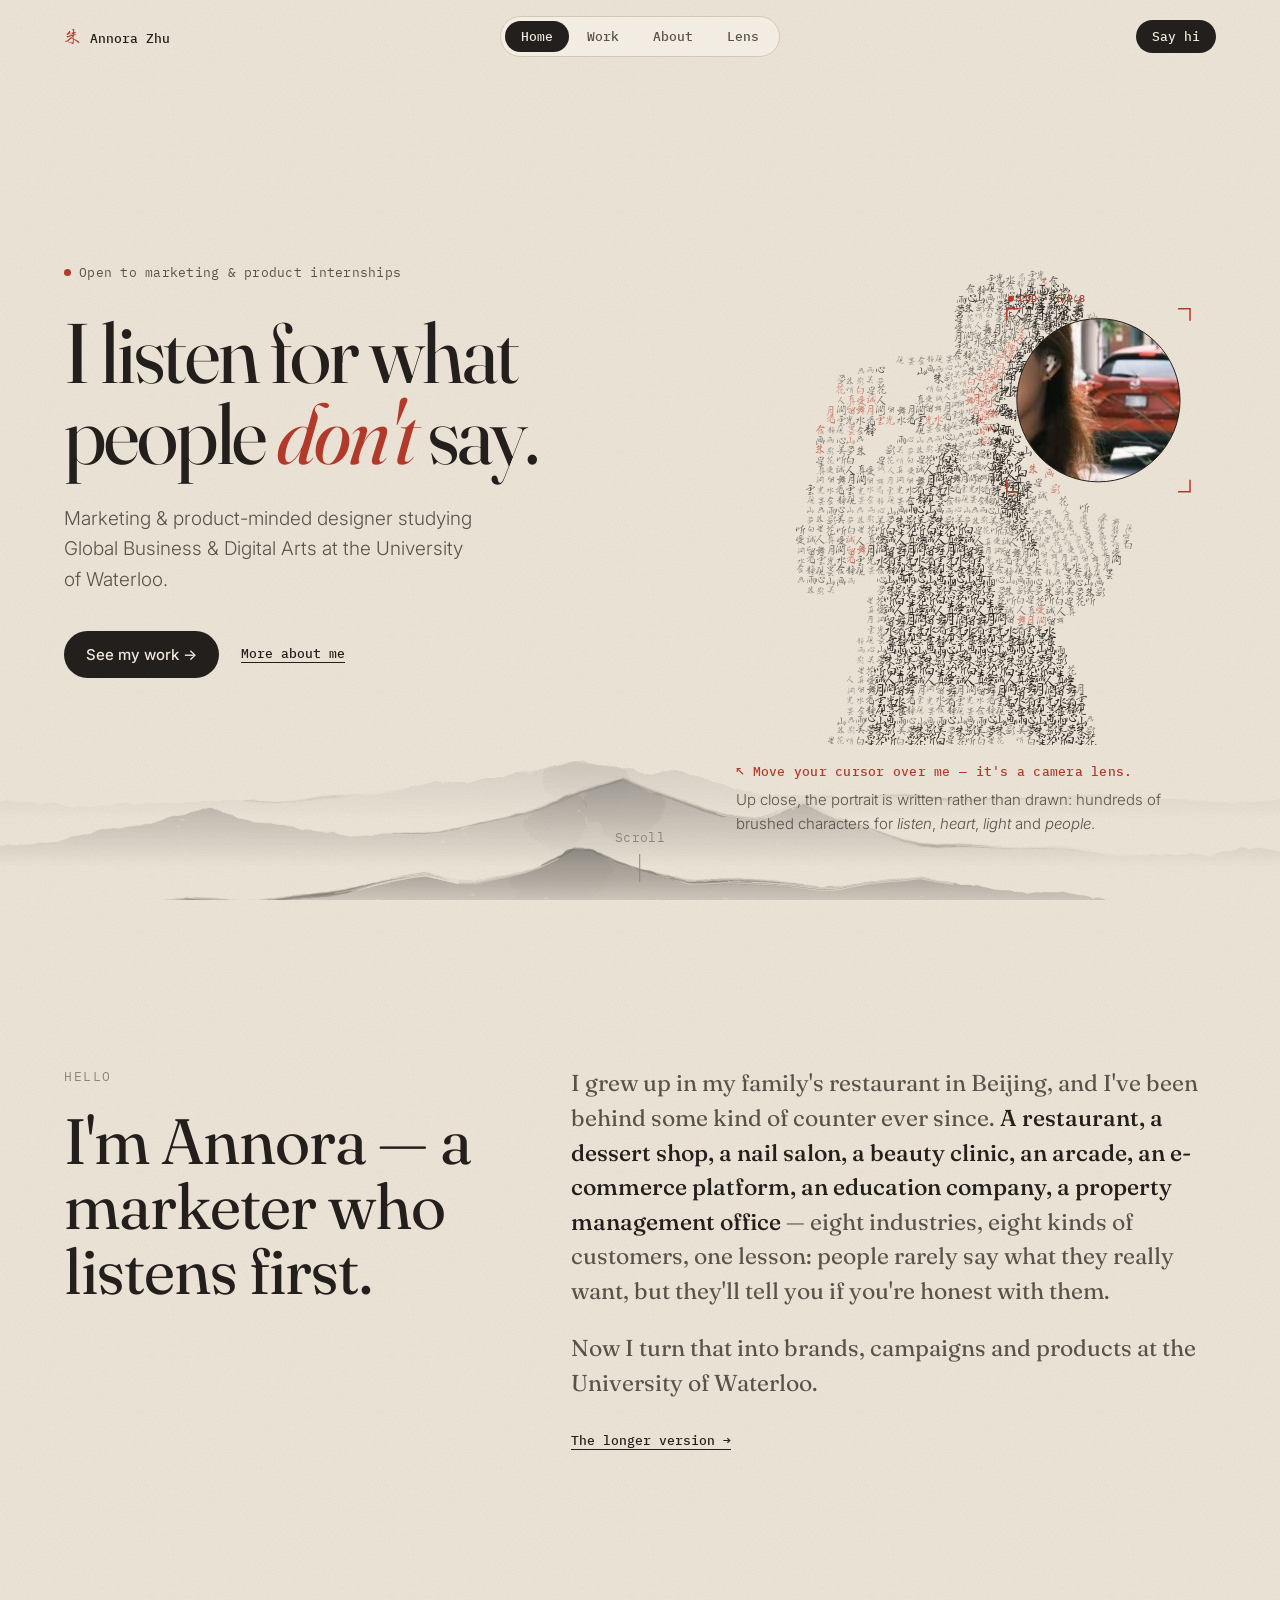
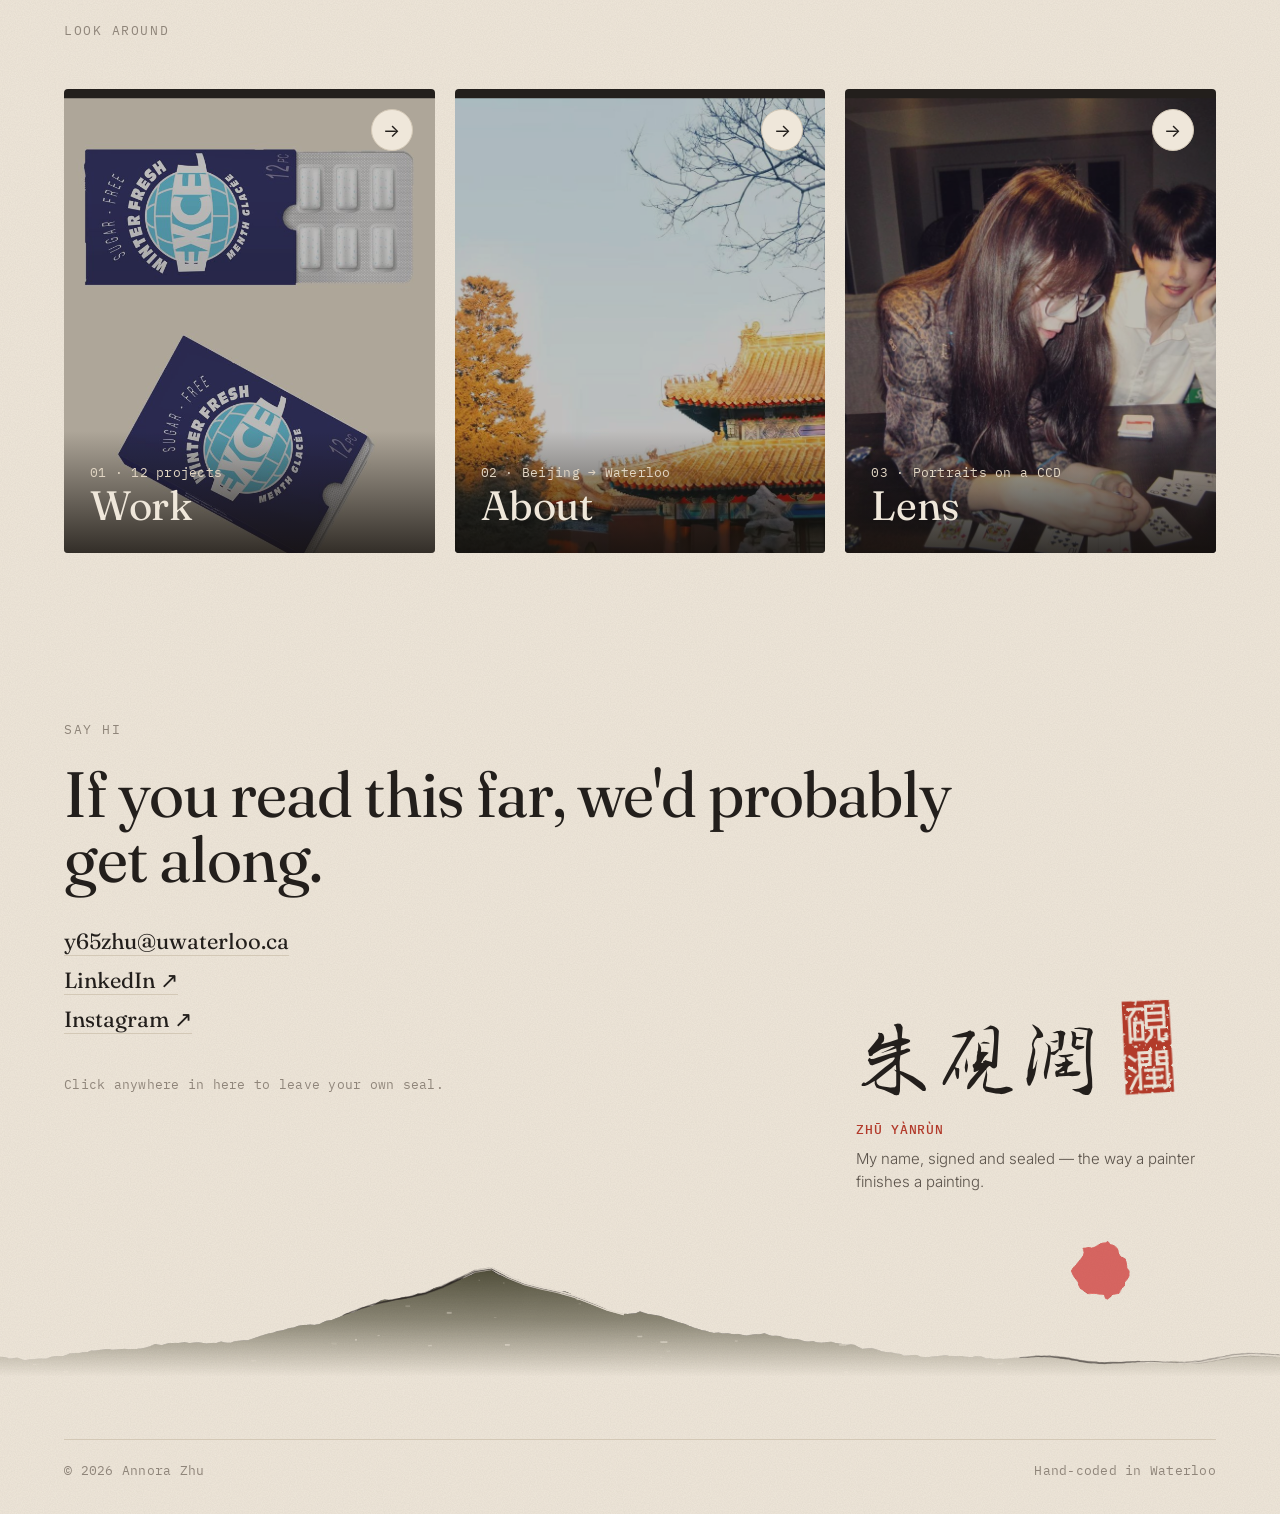
==== index.html @ 553e312d "Desk: drop the karaoke and concert files; concert photo moves into the dance file" ====
<!doctype html>
<html lang="en">
<head>
  <meta charset="utf-8">
  <meta name="viewport" content="width=device-width, initial-scale=1">
  <title>Annora Zhu</title>
  <meta name="description" content="Annora Zhu — marketing & product-minded designer and portrait photographer at the University of Waterloo.">
  <link rel="preconnect" href="https://fonts.googleapis.com">
  <link rel="preconnect" href="https://fonts.gstatic.com" crossorigin>
  <link href="https://fonts.googleapis.com/css2?family=Fraunces:ital,opsz,wght@0,9..144,300..600;1,9..144,300..500&family=IBM+Plex+Mono:wght@400;500&family=Inter:wght@300;400;500&display=swap" rel="stylesheet">
  <link rel="preload" href="danxingshu-subset.woff2" as="font" type="font/woff2" crossorigin>
  <link rel="stylesheet" href="styles.css?v=202611030107">
</head>
<body>

<nav class="nav">
  <a class="brand" href="index.html"><span class="dx">朱</span><span class="name-en">Annora Zhu</span></a>
  <ul class="tabs">
    <li><a href="index.html" aria-current="page">Home</a></li>
    <li><a href="work.html">Work</a></li>
    <li><a href="about.html">About</a></li>
    <li><a href="lens.html">Lens</a></li>
  </ul>
  <a class="btn" href="#hello">Say hi</a>
</nav>

<header class="hero">
  <div class="hero-ink" data-ink="landscape" data-seed="5" data-sun="off" data-parallax aria-hidden="true"></div>
  <div class="hero-copy" data-depth="-12">
    <p class="mono kicker"><span class="dot"></span>Open to marketing &amp; product internships</p>
    <h1>I listen for what people <em>don't</em> say.</h1>
    <p class="hero-note">Marketing &amp; product-minded designer studying Global Business &amp; Digital Arts at the University of Waterloo.</p>
    <div class="hero-cta"><a class="btn-lg" href="work.html">See my work →</a><a class="link" href="about.html">More about me</a></div>
  </div>
  <figure class="portrait" data-depth="18">
    <canvas id="inkPortrait" role="img" aria-label="A portrait of Annora drawn in calligraphy characters. Your cursor acts as a camera lens that reveals the real photo."></canvas>
    <figcaption>
      <span class="mono cue"><span class="cue-mouse">↖ Move your cursor over me — it's a camera lens.</span><span class="cue-touch">Drag a finger over me — it's a camera lens.</span></span>
      <span class="legend">Up close, the portrait is written rather than drawn: hundreds of brushed characters for <em>listen</em>, <em>heart</em>, <em>light</em> and <em>people</em>.</span>
    </figcaption>
  </figure>
  <div class="scroll-cue mono">Scroll</div>
</header>

<section class="intro">
  <div>
    <p class="mono eyebrow">Hello</p>
    <h2 class="reveal">I'm Annora — a marketer who listens first.</h2>
  </div>
  <div class="reveal">
    <p class="lead">I grew up in my family's restaurant in Beijing, and I've been behind some kind of counter ever since. <strong>A restaurant, a dessert shop, a nail salon, a beauty clinic, an arcade, an e-commerce platform, an education company, a property management office</strong> — eight industries, eight kinds of customers, one lesson: people rarely say what they really want, but they'll tell you if you're honest with them.</p>
    <p class="lead">Now I turn that into brands, campaigns and products at the University of Waterloo.</p>
    <a class="link" href="about.html">The longer version →</a>
  </div>
</section>

<section>
  <p class="mono eyebrow">Look around</p>
  <div class="doors">
    <a class="door reveal" href="work.html">
      <img src="excel-gum.jpg" alt="" data-speed="-0.05">
      <span class="arrow">→</span>
      <div class="door-text"><span class="mono">01 · 12 projects</span><h3>Work</h3></div>
    </a>
    <a class="door reveal" href="about.html">
      <img src="beijing.jpg" alt="" data-speed="-0.05">
      <span class="arrow">→</span>
      <div class="door-text"><span class="mono">02 · Beijing → Waterloo</span><h3>About</h3></div>
    </a>
    <a class="door reveal" href="lens.html">
      <img src="lens-poker.jpg" alt="" data-speed="-0.05">
      <span class="arrow">→</span>
      <div class="door-text"><span class="mono">03 · Portraits on a CCD</span><h3>Lens</h3></div>
    </a>
  </div>
</section>

<footer class="footer" id="hello">
  <div class="stamp-zone" id="stampZone">
    <p class="mono eyebrow">Say hi</p>
    <h2>If you read this far, we'd probably get along.</h2>
    <div class="links">
      <a href="mailto:y65zhu@uwaterloo.ca">y65zhu@uwaterloo.ca</a>
      <a href="https://www.linkedin.com/in/annora-zhu-1355352b9">LinkedIn ↗</a>
      <a href="https://www.instagram.com/zz_annora">Instagram ↗</a>
    </div>
    <figure class="signature">
      <div class="sig-row"><span class="sig dx">朱硯潤</span><span class="sig-seal" data-seal="96"></span></div>
      <figcaption><span class="mono sig-roman">ZHŪ YÀNRÙN</span><span class="sig-note">My name, signed and sealed — the way a painter finishes a painting.</span></figcaption>
    </figure>
    <p class="mono stamp-hint" id="stampHint">Click anywhere in here to leave your own seal.</p>
  </div>
  <div class="footer-ink" data-ink="ridge" data-seed="12" aria-hidden="true"></div>
  <div class="fine mono"><span>© 2026 Annora Zhu</span><span>Hand-coded in Waterloo</span></div>
</footer>

<script src="main.js?v=202611030107"></script>
<script src="ink.js?v=202611030107"></script>
</body>
</html>
---- styles.css ----
@font-face {
  font-family: "DanXing";
  src: url("danxingshu-subset.woff2") format("woff2");
  font-display: block;
}

/* smooth cross-page transitions between tabs (Chrome, Safari 18+) */
@view-transition { navigation: auto; }
::view-transition-old(root) { animation: vt-out .28s ease both; }
::view-transition-new(root) { animation: vt-in .42s cubic-bezier(.2,.8,.2,1) both; }
@keyframes vt-out { to { opacity: 0; transform: translateY(-10px); } }
@keyframes vt-in { from { opacity: 0; transform: translateY(14px); } }

:root {
  --paper: #efe7da;
  --paper-2: #e6dccb;
  --paper-3: #f7f2e9;
  --ink: #231f1c;
  --ink-2: #5a524a;
  --ink-3: #8f857a;
  --rule: #d3c8b6;
  --zhu: #b23a2b;
  --display: "Fraunces", "Times New Roman", serif;
  --sans: "Inter", system-ui, sans-serif;
  --mono: "IBM Plex Mono", ui-monospace, monospace;
  --gutter: clamp(16px, 5vw, 72px);
  --ease: cubic-bezier(.2, .8, .2, 1);
}

* { box-sizing: border-box; margin: 0; padding: 0; }
html { scroll-behavior: smooth; }
body {
  background-color: var(--paper);
  background-image: url("data:image/svg+xml,%3Csvg xmlns='http://www.w3.org/2000/svg' width='240' height='240'%3E%3Cfilter id='n'%3E%3CfeTurbulence type='fractalNoise' baseFrequency='.85' numOctaves='3' stitchTiles='stitch'/%3E%3CfeColorMatrix values='0 0 0 0 .14 0 0 0 0 .12 0 0 0 0 .1 0 0 0 .09 0'/%3E%3C/filter%3E%3Crect width='100%25' height='100%25' filter='url(%23n)'/%3E%3C/svg%3E");
  color: var(--ink);
  font: 300 17px/1.65 var(--sans);
  -webkit-font-smoothing: antialiased;
  overflow-x: hidden;
}
body.locked { overflow: hidden; }
img { display: block; max-width: 100%; }
a { color: inherit; text-decoration: none; }
button { font: inherit; color: inherit; background: none; border: 0; cursor: pointer; }
.mono { font-family: var(--mono); font-size: 13px; letter-spacing: .02em; font-weight: 400; }
.dx { font-family: "DanXing", serif; font-weight: 400; }
.red { color: var(--zhu); }
h1 { font: 400 clamp(46px, 6.2vw, 96px)/.96 var(--display); letter-spacing: -.025em; font-variation-settings: "opsz" 144; }
h1 em, h2 em { color: var(--zhu); font-style: italic; }
h2 { font: 400 clamp(36px, 5vw, 68px)/1.02 var(--display); letter-spacing: -.015em; max-width: 14em; }
h3 { font: 400 clamp(30px, 3.2vw, 46px)/1.02 var(--display); letter-spacing: -.01em; }
.eyebrow { color: var(--ink-3); margin-bottom: 20px; text-transform: uppercase; letter-spacing: .12em; }
section { padding: clamp(100px, 13vw, 170px) var(--gutter) 0; position: relative; }
.lead { font: 400 clamp(20px, 1.8vw, 24px)/1.5 var(--display); color: var(--ink-2); max-width: 36em; }
.lead strong { color: var(--ink); font-weight: 500; }

/* ---------- nav: tabs ---------- */
.nav {
  position: fixed; inset: 0 0 auto 0; z-index: 50;
  display: grid; grid-template-columns: 1fr auto 1fr; align-items: center;
  padding: 16px var(--gutter);
  font: 500 13px var(--mono);
  view-transition-name: nav;
}
.nav::before { content: ""; position: absolute; inset: 0; background: color-mix(in srgb, var(--paper) 82%, transparent); backdrop-filter: blur(10px); opacity: 0; transition: opacity .3s; z-index: -1; }
.nav.solid::before { opacity: 1; }
.brand { display: flex; align-items: baseline; gap: 8px; }
.brand .dx { font-size: 18px; color: var(--zhu); }
.tabs { display: flex; gap: 2px; padding: 4px; list-style: none; background: color-mix(in srgb, var(--paper-3) 70%, transparent); border: 1px solid var(--rule); border-radius: 999px; }
.tabs a { display: block; padding: 7px 16px; border-radius: 999px; color: var(--ink-2); transition: color .2s; position: relative; isolation: isolate; }
.tabs a:hover { color: var(--ink); }
.tabs a[aria-current="page"] { color: var(--paper); }
.tabs a[aria-current="page"]::before { content: ""; position: absolute; inset: 0; border-radius: inherit; background: var(--ink); z-index: -1; view-transition-name: tab-pill; }
.btn { justify-self: end; background: var(--ink); color: var(--paper); padding: 8px 16px; border-radius: 999px; transition: background .2s; }
.btn:hover { background: var(--zhu); }

/* ---------- page header (inner pages) ---------- */
.page-head { padding-top: clamp(130px, 16vw, 190px); display: grid; grid-template-columns: 1.2fr 1fr; gap: clamp(28px, 5vw, 72px); align-items: end; }
.page-head h1 { font-size: clamp(52px, 7vw, 108px); }
.page-head p { color: var(--ink-2); max-width: 34em; }

/* ================= HOME ================= */
.hero {
  min-height: 100vh; padding: 100px var(--gutter) 60px;
  display: grid; grid-template-columns: minmax(0, 1.1fr) minmax(0, .9fr); gap: clamp(40px, 6vw, 110px);
  align-items: center; position: relative; overflow: hidden;
}
.hero-copy, .portrait { position: relative; z-index: 1; }
.hero h1 { font-size: clamp(56px, 6.6vw, 112px); }
.hero-ink { position: absolute; left: 0; right: 0; bottom: 0; height: 27%; opacity: .55; pointer-events: none; }
.hero-cta { display: flex; flex-wrap: wrap; align-items: center; gap: 22px; margin-top: 36px; }
.btn-lg { padding: 14px 22px; border-radius: 999px; background: var(--ink); color: var(--paper); font: 500 15px var(--sans); transition: background .2s; }
.btn-lg:hover { background: var(--zhu); }
.kicker { display: flex; align-items: center; gap: 8px; color: var(--ink-2); margin-bottom: 28px; }
.dot { width: 7px; height: 7px; border-radius: 50%; background: var(--zhu); animation: pulse 2.4s infinite; }
@keyframes pulse { 0% { box-shadow: 0 0 0 0 rgba(178,58,43,.5); } 70%, 100% { box-shadow: 0 0 0 8px rgba(178,58,43,0); } }
.portrait { justify-self: end; width: min(100%, calc((100vh - 260px) * .75)); margin: 0; }
.portrait canvas { width: 100%; aspect-ratio: 3/4; display: block; cursor: none; touch-action: pan-y; }
.portrait figcaption { display: flex; flex-direction: column; gap: 6px; margin-top: 16px; }
.cue { color: var(--zhu); font-weight: 500; }
.cue-touch { display: none; }
@media (hover: none) { .cue-mouse { display: none; } .cue-touch { display: inline; } }
.legend { font: 300 15px/1.55 var(--sans); color: var(--ink-2); }
.legend em { font-style: italic; }
.hero-note { max-width: 34ch; margin-top: 30px; font: 300 19px/1.6 var(--sans); color: var(--ink-2); }
.scroll-cue { position: absolute; left: 50%; bottom: 18px; transform: translateX(-50%); color: var(--ink-3); }
.scroll-cue::after { content: ""; display: block; width: 1px; height: 28px; margin: 6px auto 0; background: var(--ink-3); animation: drip 1.8s infinite; transform-origin: top; }
@keyframes drip { 0% { transform: scaleY(0); } 50% { transform: scaleY(1); } 100% { transform: scaleY(1); opacity: 0; } }

.intro { display: grid; grid-template-columns: .8fr 1.2fr; gap: clamp(28px, 6vw, 96px); }
.intro .lead + .lead { margin-top: 1em; }
.intro .link { margin-top: 32px; }

.doors { display: grid; grid-template-columns: repeat(3, 1fr); gap: 20px; margin-top: 48px; }
.door { position: relative; display: block; aspect-ratio: 4/5; overflow: hidden; background: var(--ink); color: var(--paper); border-radius: 4px; }
.door img { position: absolute; inset: -6% 0; width: 100%; height: 112%; object-fit: cover; opacity: .72; transition: transform .8s var(--ease), opacity .4s; }
.door:hover img { transform: scale(1.06); opacity: .5; }
.door .door-text { position: absolute; inset: auto 0 0 0; padding: 26px; background: linear-gradient(transparent, rgba(20,16,12,.8)); }
.door h3 { color: var(--paper); }
.door .mono { color: #e2d6c4; }
.door .arrow { position: absolute; top: 20px; right: 22px; width: 42px; height: 42px; border-radius: 50%; background: var(--paper); color: var(--ink); display: grid; place-items: center; font-size: 18px; transition: transform .4s var(--ease), background .2s; }
.door:hover .arrow { transform: rotate(-45deg); background: var(--zhu); color: #fff; }

/* ================= WORK: fanned deck ================= */
.filters { display: flex; flex-wrap: wrap; gap: 8px; margin-top: 40px; }
.chip { padding: 8px 14px; border: 1px solid var(--rule); border-radius: 999px; font: 500 13px var(--mono); color: var(--ink-2); transition: all .2s; }
.chip:hover { border-color: var(--ink); color: var(--ink); }
.chip[aria-pressed="true"] { background: var(--ink); color: var(--paper); border-color: var(--ink); }
.deck-wrap { padding: 40px var(--gutter) 0; }
.deck { position: relative; height: 560px; --cw: 320px; }
.pcard {
  position: absolute; left: 0; top: 60px; width: var(--cw); height: 440px;
  display: flex; flex-direction: column; text-align: left;
  background: var(--paper-3); border: 1px solid var(--rule); border-radius: 6px;
  box-shadow: -10px 0 30px -18px rgba(35,31,28,.45);
  transform: translate(var(--x, 0px), var(--y, 0px)) rotate(var(--rot, 0deg)) scale(var(--s, 1));
  transform-origin: 50% 120%;
  transition: transform .55s var(--ease), box-shadow .35s, opacity .35s;
}
.pcard.out { opacity: 0; pointer-events: none; }
.pcard.hot { box-shadow: 0 40px 60px -30px rgba(35,31,28,.55); }
.pcard .tab { position: absolute; top: -26px; left: 18px; height: 27px; padding: 0 12px; display: flex; align-items: center; gap: 8px; background: var(--paper-3); border: 1px solid var(--rule); border-bottom: 0; border-radius: 6px 6px 0 0; font: 500 12px var(--mono); color: var(--ink-3); white-space: nowrap; }
.pcard .tab b { color: var(--zhu); font-weight: 500; }
.pcard .cover { flex: 1; margin: 10px 10px 0; overflow: hidden; border-radius: 3px; background: var(--paper-2); position: relative; }
.pcard .cover img { width: 100%; height: 100%; object-fit: cover; transition: transform .8s var(--ease); }
.pcard.hot .cover img { transform: scale(1.05); }
.pcard .cap { padding: 14px 16px 16px; }
.pcard .cap h4 { font: 400 26px/1.1 var(--display); }
.pcard .cap p { font: 400 13px/1.45 var(--mono); color: var(--ink-3); margin-top: 6px; padding-right: 40px; }
.pcard .open { position: absolute; right: 16px; bottom: 18px; width: 34px; height: 34px; border-radius: 50%; background: var(--ink); color: var(--paper); display: grid; place-items: center; opacity: 0; transform: scale(.6); transition: all .35s var(--ease); }
.pcard.hot .open { opacity: 1; transform: none; }
.type-cover { display: grid; place-items: center; height: 100%; background: var(--ink); color: var(--paper); text-align: center; padding: 20px; }
.type-cover span { font: italic 300 44px/1 var(--display); }
.type-cover small { display: block; margin-top: 10px; font: 500 11px var(--mono); color: #f0a08f; }
.deck-hint { color: var(--ink-3); text-align: center; margin-top: 8px; }

/* detail sheet */
.detail { position: fixed; inset: 0; z-index: 80; background: var(--paper); overflow-y: auto; overscroll-behavior: contain; }
.detail[hidden] { display: none; }
.detail.enter { animation: sheet-in .5s var(--ease); }
@keyframes sheet-in { from { transform: translateY(40px); opacity: 0; } }
.d-bar { position: sticky; top: 0; z-index: 2; display: flex; justify-content: space-between; align-items: center; padding: 14px var(--gutter); background: color-mix(in srgb, var(--paper) 88%, transparent); backdrop-filter: blur(10px); border-bottom: 1px solid var(--rule); }
.d-bar .group { display: flex; gap: 8px; align-items: center; }
.round { width: 40px; height: 40px; border-radius: 50%; border: 1px solid var(--rule); display: grid; place-items: center; font-size: 16px; transition: all .2s; }
.round:hover { background: var(--ink); color: var(--paper); border-color: var(--ink); }
.d-hero { padding: 48px var(--gutter) 0; display: grid; grid-template-columns: 1fr 1.1fr; gap: clamp(28px, 5vw, 72px); align-items: start; }
.d-hero h2 { font-size: clamp(44px, 6vw, 88px); }
.d-hero .kick { font: italic 400 24px/1.3 var(--display); color: var(--ink-2); margin: 10px 0 24px; }
.d-hero .body p { color: var(--ink-2); }
.d-hero .body p + p { margin-top: .9em; }
.d-meta { display: grid; grid-template-columns: auto 1fr; gap: 8px 20px; margin-top: 28px; padding-top: 20px; border-top: 1px solid var(--rule); }
.d-meta dt { color: var(--ink-3); }
.d-meta dd { font-size: 14px; }
.d-cover { border-radius: 4px; overflow: hidden; background: var(--paper-2); }
.d-cover img { width: 100%; }
.d-links { display: flex; flex-wrap: wrap; gap: 10px; margin-top: 28px; }
.pill { display: inline-flex; align-items: center; gap: 6px; padding: 10px 16px; border-radius: 999px; background: var(--ink); color: var(--paper); font: 500 13px var(--mono); transition: background .2s; }
.pill:hover { background: var(--zhu); }
.pill.ghost { background: transparent; color: var(--ink); border: 1px solid var(--ink); }
.pill.ghost:hover { background: var(--ink); color: var(--paper); }
.d-gallery { padding: 64px var(--gutter) 96px; columns: 2; column-gap: 20px; }
.d-gallery > * { break-inside: avoid; margin-bottom: 20px; border-radius: 4px; overflow: hidden; background: var(--paper-2); }
.d-gallery img { width: 100%; cursor: zoom-in; transition: transform .6s var(--ease); }
.d-gallery figure:hover img { transform: scale(1.02); }
.d-gallery figcaption { padding: 10px 12px; color: var(--ink-3); }
.d-gallery .embed { position: relative; aspect-ratio: var(--ar, 16/9); }
.d-gallery .embed iframe { position: absolute; inset: 0; width: 100%; height: 100%; border: 0; }
.d-gallery video { width: 100%; display: block; }
.d-gallery audio { width: calc(100% - 32px); margin: 16px; }
.d-gallery .wide { column-span: all; }
.d-stats { display: flex; gap: 40px; margin-top: 28px; }
.d-stats strong { display: block; font: 400 46px/1 var(--display); }
.d-stats span { font-size: 13px; color: var(--ink-3); }

/* ================= ABOUT ================= */
.about-hero { padding-top: clamp(130px, 16vw, 190px); display: grid; grid-template-columns: minmax(260px, .7fr) 1.3fr; gap: clamp(32px, 6vw, 96px); align-items: start; }
.about-photo { position: sticky; top: 100px; }
.about-photo img { width: 100%; border-radius: 4px; }
.about-photo figcaption { margin-top: 10px; color: var(--ink-3); }
.about-text h1 { font-size: clamp(48px, 6vw, 92px); margin-bottom: 36px; }
.about-text .lead + .lead { margin-top: 1em; }
.facts { display: grid; grid-template-columns: repeat(3, 1fr); gap: 1px; margin-top: 44px; background: var(--rule); border: 1px solid var(--rule); }
.facts div { background: var(--paper-3); padding: 18px; }
.facts strong { display: block; font: 400 34px/1 var(--display); }
.facts span { font-size: 13px; color: var(--ink-3); }

/* name cards */
.name { text-align: center; }
.name h2 { margin: 0 auto; }
.chars { display: flex; justify-content: center; gap: clamp(12px, 4vw, 56px); margin-top: 56px; perspective: 1000px; }
.char { width: clamp(140px, 20vw, 240px); aspect-ratio: 3/4; position: relative; transform-style: preserve-3d; transition: transform .8s var(--ease); }
.char:hover, .char.flipped { transform: rotateY(180deg); }
.char .front, .char .back { position: absolute; inset: 0; backface-visibility: hidden; display: flex; flex-direction: column; align-items: center; justify-content: center; gap: 10px; border: 1px solid var(--rule); background: var(--paper-3); border-radius: 4px; overflow: hidden; }
.char .front .dx { font-size: clamp(88px, 13vw, 170px); line-height: 1; }
.char .front .mono { color: var(--ink-3); }
.char .back { transform: rotateY(180deg); padding: clamp(12px, 2vw, 24px); text-align: center; background: var(--ink); color: var(--paper); }
.char .back strong { font: 400 italic clamp(20px, 2.4vw, 30px)/1.05 var(--display); color: #f0a08f; }
.char .back span { font-size: clamp(12px, 1.2vw, 14px); line-height: 1.45; color: #cfc5b6; }

/* origins: a row you swipe, drag or step through — the page keeps scrolling normally */
.origins { padding: 0; margin-top: clamp(100px, 13vw, 170px); }
.origins-head { padding: 0 var(--gutter); margin-bottom: 40px; display: flex; justify-content: space-between; align-items: end; gap: 24px; }
.progress { width: 160px; height: 2px; background: var(--rule); position: relative; flex-shrink: 0; }
.progress i { position: absolute; inset: 0; background: var(--zhu); transform-origin: left; transform: scaleX(0); }
.origins-nav { display: flex; align-items: center; gap: 12px; flex-shrink: 0; }
.origins-nav .progress { margin-right: 10px; }
.arrow { width: 46px; height: 46px; border-radius: 50%; border: 1px solid var(--rule); font: 400 18px var(--sans); color: var(--ink); transition: all .2s; }
.arrow:hover:not(:disabled) { background: var(--ink); color: var(--paper); border-color: var(--ink); }
.arrow:disabled { opacity: .35; cursor: default; }
.track { display: flex; gap: 28px; padding: 0 var(--gutter) 8px; overflow-x: auto; scroll-snap-type: x mandatory; scroll-padding: 0 var(--gutter); scrollbar-width: none; overscroll-behavior-x: contain; cursor: grab; }
.track::-webkit-scrollbar { display: none; }
.track.dragging { cursor: grabbing; scroll-snap-type: none; user-select: none; }
.track .panel { scroll-snap-align: start; }
.panel { flex: 0 0 min(440px, 78vw); min-height: 500px; position: relative; padding: 34px; background: var(--paper-3); border: 1px solid var(--rule); border-radius: 4px; display: flex; flex-direction: column; justify-content: flex-end; overflow: hidden; }
.panel h3 { margin: 10px 0 14px; position: relative; }
.panel p { color: var(--ink-2); font-size: 17px; position: relative; }
.panel-ink { position: relative; flex: 0 0 230px; margin: -34px -34px auto; padding-bottom: 20px; }
.panel .num { color: var(--zhu); position: relative; }
.photo-panel { flex-basis: min(640px, 86vw); }
.photo-panel .ph { position: absolute; inset: 0; overflow: hidden; }
.photo-panel .ph img { width: 100%; height: 100%; object-fit: cover; pointer-events: none; }
.photo-panel .ph::after { content: ""; position: absolute; inset: 0; background: linear-gradient(transparent 30%, rgba(20,16,12,.78)); }
.photo-panel h3 { color: var(--paper); }
.photo-panel p { color: #e8dfd2; }
.photo-panel .num { color: #f0a08f; }

/* eight jobs: hanging name badges */
.jobs-head { display: grid; grid-template-columns: 1fr 1fr; gap: clamp(28px, 5vw, 72px); align-items: end; }
.jobs-head p { color: var(--ink-2); }
.line { position: relative; margin-top: 64px; padding-top: 40px; }
.line::before { content: ""; position: absolute; left: -2%; right: -2%; top: 0; height: 2px; background: var(--ink); border-radius: 2px; transform: rotate(-.4deg); }
.badges { display: grid; grid-template-columns: repeat(8, 1fr); gap: 14px; }
.badge { position: relative; transform-origin: 50% -40px; animation: sway 5s ease-in-out infinite; animation-delay: calc(var(--i) * -.6s); }
.badge::before { content: ""; position: absolute; left: 50%; top: -40px; width: 1.5px; height: 40px; background: var(--ink-3); }
.badge:hover { animation-play-state: paused; }
@keyframes sway { 0%, 100% { rotate: -2.5deg; } 50% { rotate: 2.5deg; } }
.badge-card { background: #fffdf8; border: 1px solid var(--rule); border-radius: 8px; overflow: hidden; box-shadow: 0 16px 24px -18px rgba(35,31,28,.5); text-align: center; transition: transform .4s var(--ease); }
.badge:hover .badge-card { transform: translateY(8px) scale(1.05); }
.badge-top { background: var(--zhu); color: #fff; padding: 8px 4px 6px; font: 500 10px var(--mono); letter-spacing: .1em; }
.badge-top b { display: block; font: italic 400 16px var(--display); letter-spacing: 0; }
.badge-mid { padding: 16px 8px 14px; min-height: 104px; display: flex; flex-direction: column; align-items: center; justify-content: center; gap: 4px; }
.badge-mid strong { font: 400 19px/1.1 var(--display); }
.badge-mid span { font: 400 12px/1.3 var(--mono); color: var(--ink-3); }
.badge-hole { width: 18px; height: 5px; border-radius: 4px; background: var(--paper); border: 1px solid var(--rule); margin: 8px auto 0; }
.hats { display: flex; flex-wrap: wrap; gap: 10px; margin-top: 64px; justify-content: center; }
.hat { padding: 10px 18px; border-radius: 999px; border: 1px solid var(--ink); font: 400 20px var(--display); transition: all .3s var(--ease); }
.hat:hover { background: var(--ink); color: var(--paper); transform: translateY(-3px); }
.trait { margin-top: 72px; display: grid; grid-template-columns: repeat(3, 1fr); gap: 20px; }
.trait div { padding: 28px 0; border-top: 2px solid var(--ink); }
.trait h4 { font: 400 26px/1.15 var(--display); margin-bottom: 10px; }
.trait p { font-size: 15px; color: var(--ink-2); }

/* words */
.notes { display: grid; grid-template-columns: 1fr 1fr; gap: clamp(28px, 5vw, 72px); margin-top: 24px; }
.note { padding: 40px; background: var(--paper-3); border: 1px solid var(--rule); border-radius: 4px; transition: rotate .4s; }
.note:first-child { rotate: -1.2deg; }
.note:last-child { rotate: 1deg; margin-top: 60px; }
.note:hover { rotate: 0deg; }
.note p { font: 400 clamp(22px, 2.3vw, 30px)/1.25 var(--display); }
.note cite { display: block; margin-top: 22px; font-style: normal; color: var(--ink-3); }

/* rug: peel to reveal */
.rug { overflow: clip; }
.rug-stage { position: relative; height: clamp(520px, 52vw, 640px); margin-top: 48px; }
.desk {
  position: absolute; inset: 0; overflow: hidden; border-radius: 4px;
  background-color: #c9a77c;
  background-image:
    repeating-linear-gradient(0deg, rgba(90,60,30,.18) 0 1px, transparent 1px 64px),
    repeating-linear-gradient(90deg, rgba(90,60,30,.10) 0 1px, transparent 1px 220px),
    linear-gradient(#cfae84, #c39f74);
}
.file { position: absolute; left: var(--x); top: var(--y); width: 120px; display: flex; flex-direction: column; align-items: center; gap: 8px; touch-action: none; user-select: none; }
.ico { width: 64px; height: 76px; border-radius: 6px; background: #fff; box-shadow: 0 6px 12px -6px rgba(0,0,0,.4); display: grid; place-items: center; font-size: 26px; color: var(--ink-2); transition: transform .2s; }
.file:hover .ico { transform: translateY(-4px) rotate(-2deg); }
.ico-folder { width: 80px; height: 62px; background: linear-gradient(#7cc0f2, #4d9fe0); border-radius: 4px 10px 6px 6px; position: relative; }
.ico-folder::before { content: ""; position: absolute; left: 0; top: -8px; width: 34px; height: 12px; background: #6ab3ec; border-radius: 4px 4px 0 0; }
.ico-img { background-size: cover; background-position: center; border: 3px solid #fff; }
.ico-sheet { background-color: #fff; background-image: linear-gradient(#2e8b57, #2e8b57), repeating-linear-gradient(0deg, #ddd 0 1px, transparent 1px 10px), repeating-linear-gradient(90deg, #ddd 0 1px, transparent 1px 16px); background-size: 100% 12px, 100% 100%, 100% 100%; background-repeat: no-repeat; }
.ico-ink { font-size: 40px; color: var(--ink); }
.star { color: var(--zhu); background: #fff3ef; }
.fname { font: 500 12px/1.3 var(--sans); color: #fff; text-align: center; text-shadow: 0 1px 3px rgba(0,0,0,.6); word-break: break-word; padding: 2px 6px; border-radius: 4px; }
.file:focus-visible .fname, .file.sel .fname { background: #2f6fd6; text-shadow: none; }
.window { position: absolute; left: 50%; top: 50%; translate: -50% -50%; width: min(420px, 86%); z-index: 20; background: var(--paper-3); border-radius: 10px; overflow: hidden; box-shadow: 0 30px 60px -20px rgba(0,0,0,.5), 0 0 0 1px rgba(0,0,0,.08); animation: pop .25s cubic-bezier(.2,.9,.3,1.2); }
@keyframes pop { from { scale: .85; opacity: 0; } }
.win-bar { display: flex; justify-content: space-between; align-items: center; padding: 10px 14px; background: var(--paper-2); color: var(--ink-2); }
.win-close { font-size: 20px; line-height: 1; width: 24px; height: 24px; border-radius: 50%; }
.win-close:hover { background: var(--zhu); color: #fff; }
.win-imgs { display: grid; grid-template-columns: repeat(var(--n, 1), 1fr); gap: 2px; background: var(--paper-2); }
.win-imgs[hidden] { display: none; }
.win-imgs img { width: 100%; height: 300px; object-fit: cover; object-position: center 35%; cursor: zoom-in; }
.win-imgs.grid img { height: 170px; }
.window p { padding: 20px; font: 400 21px/1.35 var(--display); }
.cover-sheet { position: absolute; inset: 0; z-index: 5; background: radial-gradient(ellipse at 30% 20%, rgba(255,255,255,.5), transparent 60%), var(--paper-3); border: 1px solid var(--rule); border-radius: 4px; display: grid; place-items: center; user-select: none; }
.cover-ink { position: absolute; inset: 0; overflow: hidden; border-radius: 4px; }
.cover-inner { position: absolute; left: 32px; top: 30px; max-width: 380px; }
.cover-title { font: 400 28px/1.1 var(--display); color: var(--ink); }
.cover-text { margin-top: 10px; font: 300 15px/1.55 var(--sans); color: var(--ink-2); }
.cover-hint { position: absolute; right: 26px; bottom: 22px; color: var(--zhu); animation: nudge 1.6s ease-in-out infinite; }
@keyframes nudge { 50% { transform: translate(4px, 4px); } }
.flap-wrap { position: absolute; inset: 0; z-index: 6; pointer-events: none; filter: drop-shadow(-6px -6px 10px rgba(35,31,28,.28)); }
.flap { position: absolute; left: -100%; top: -100%; width: 300%; height: 300%; }
.corner { position: absolute; right: 0; bottom: 0; width: 120px; height: 120px; z-index: 7; cursor: grab; touch-action: none; }
.reset { display: block; margin: 20px auto 0; color: var(--ink-3); border-bottom: 1px solid var(--rule); }
.reset:hover { color: var(--zhu); }
.reset[hidden] { display: none; }

/* ================= LENS ================= */
.hint { color: var(--ink-3); margin-top: 40px; }
.table { position: relative; height: clamp(1260px, 128vw, 1660px); margin-top: 16px; }
.stamp {
  --perf: 7px;
  position: absolute; left: var(--x); top: var(--y); width: var(--w);
  padding: 12px; background: #fbf8f2;
  rotate: var(--r);
  -webkit-mask: linear-gradient(#000 0 0) content-box, radial-gradient(circle var(--perf), #0000 96%, #000) calc(var(--perf) * -1) calc(var(--perf) * -1) / calc(var(--perf) * 2.4) calc(var(--perf) * 2.4) round;
          mask: linear-gradient(#000 0 0) content-box, radial-gradient(circle var(--perf), #0000 96%, #000) calc(var(--perf) * -1) calc(var(--perf) * -1) / calc(var(--perf) * 2.4) calc(var(--perf) * 2.4) round;
  filter: drop-shadow(0 10px 14px rgba(35,31,28,.18));
  cursor: grab; touch-action: none; user-select: none;
  transition: filter .2s, scale .25s var(--ease);
}
.stamp.land { --w: 30%; }
.stamp.port { --w: 19%; }
.stamp:hover { scale: 1.03; }
.stamp.dragging { cursor: grabbing; scale: 1.06; filter: drop-shadow(0 26px 30px rgba(35,31,28,.3)); transition: none; }
.stamp img { width: 100%; pointer-events: none; }
.stamp figcaption { position: absolute; right: 22px; bottom: 18px; color: #ffb35c; font-weight: 500; text-shadow: 0 0 6px rgba(255,140,40,.7); }
.lightbox { position: fixed; inset: 0; z-index: 90; background: rgba(20,16,12,.88); display: grid; place-items: center; padding: 5vh 5vw; cursor: zoom-out; animation: fade .3s ease; }
.lightbox[hidden] { display: none; }
.lightbox img { max-width: 100%; max-height: 90vh; border-radius: 3px; box-shadow: 0 30px 80px rgba(0,0,0,.5); animation: zoom .45s var(--ease); }
@keyframes fade { from { opacity: 0; } }
@keyframes zoom { from { transform: scale(.92); opacity: 0; } }

/* ---------- footer ---------- */
.footer { padding: clamp(100px, 13vw, 170px) var(--gutter) 32px; }
.stamp-zone { position: relative; min-height: 56vh; cursor: crosshair; }
.links { display: flex; flex-direction: column; gap: 10px; margin-top: 36px; font: 400 22px var(--display); }
.links a { width: fit-content; border-bottom: 1px solid var(--rule); cursor: pointer; }
.links a:hover { color: var(--zhu); border-color: var(--zhu); }
.signature { position: absolute; right: 0; bottom: 30px; margin: 0; }
.sig-row { display: flex; align-items: flex-end; gap: 20px; }
.sig { font-size: clamp(64px, 6.4vw, 92px); line-height: 1; white-space: nowrap; }
.sig-seal { display: block; rotate: -3deg; margin-bottom: 6px; }
.signature figcaption { margin-top: 18px; max-width: 360px; display: flex; flex-direction: column; gap: 6px; }
.sig-roman { color: var(--zhu); font-weight: 500; letter-spacing: .06em; }
.sig-note { font: 300 15px/1.55 var(--sans); color: var(--ink-2); }
.seal-mark { display: block; }
.footer-ink { height: 170px; margin: -10px calc(var(--gutter) * -1) 0; pointer-events: none; }
.stamp-hint { color: var(--ink-3); margin-top: 40px; }
.dropped { position: absolute; translate: -50% -50%; animation: thunk .35s cubic-bezier(.2,.9,.3,1.4) both; pointer-events: none; }
@keyframes thunk { from { scale: 1.8; opacity: 0; } }
.fine { display: flex; justify-content: space-between; margin-top: 56px; padding-top: 20px; border-top: 1px solid var(--rule); color: var(--ink-3); }
.link { display: inline-block; font: 500 13px var(--mono); border-bottom: 1px solid currentColor; }
.link:hover { color: var(--zhu); }

/* ---------- reveal ---------- */
.reveal { opacity: 0; transform: translateY(24px); transition: opacity 1s ease, transform 1s var(--ease); }
.reveal.in { opacity: 1; transform: none; }

@media (prefers-reduced-motion: reduce) {
  html { scroll-behavior: auto; }
  .reveal { opacity: 1; transform: none; transition: none; }
  .dot, .scroll-cue::after, .cover-hint, .badge { animation: none; }
  ::view-transition-old(root), ::view-transition-new(root) { animation: none; }
}

/* ---------- tablet & phone ---------- */
@media (max-width: 1100px) {
  .badges { grid-template-columns: repeat(4, 1fr); row-gap: 72px; }
}
@media (max-width: 900px) {
  .nav { grid-template-columns: auto 1fr; gap: 12px; }
  .nav .btn { display: none; }
  .tabs { justify-self: end; }
  .tabs a { padding: 7px 11px; }
  .brand .name-en { display: none; }
  .hero { grid-template-columns: 1fr; padding-top: 110px; gap: 44px; align-content: start; min-height: 0; }
  .hero h1 { font-size: 50px; }
  .hero-note { font-size: 17px; }
  .hero-ink { height: 18%; }
  .portrait { max-width: 440px; width: 100%; justify-self: center; }
  .scroll-cue { display: none; }
  .intro, .page-head, .about-hero, .jobs-head, .notes, .d-hero { grid-template-columns: 1fr; }
  .about-photo { position: static; max-width: 360px; }
  .doors { grid-template-columns: 1fr; }
  .door { aspect-ratio: 16/10; }
  .track { gap: 16px; }
  .track .panel { flex-basis: 84vw; min-height: 440px; }
  .origins-nav .progress, .arrow { display: none; }
  .trait { grid-template-columns: 1fr; }
  .note:last-child { margin-top: 0; }
  .deck { height: auto; display: flex; gap: 14px; overflow-x: auto; scroll-snap-type: x mandatory; padding: 34px 0 20px; }
  .pcard { position: relative; top: 0; flex: 0 0 78vw; height: 440px; transform: none !important; scroll-snap-align: center; scroll-snap-stop: always; }
  .pcard.out { display: none; }
  .pcard .open { opacity: 1; transform: none; }
  .d-gallery { columns: 1; }
  .table { height: auto; display: grid; grid-template-columns: 1fr 1fr; gap: 18px; }
  .stamp { position: relative; left: auto; top: auto; width: auto; translate: none !important; }
  .stamp.land { grid-column: span 2; }
  .rug-stage { height: 620px; }
  .file { width: 96px; }
  .signature { position: static; margin-top: 56px; }
  .sig { font-size: 60px; }
  .footer-ink { height: 110px; }
}
@media (max-width: 520px) {
  .tabs a { padding: 6px 8px; font-size: 13px; }
  .badges { grid-template-columns: repeat(2, 1fr); }
  .facts { grid-template-columns: 1fr; }
}
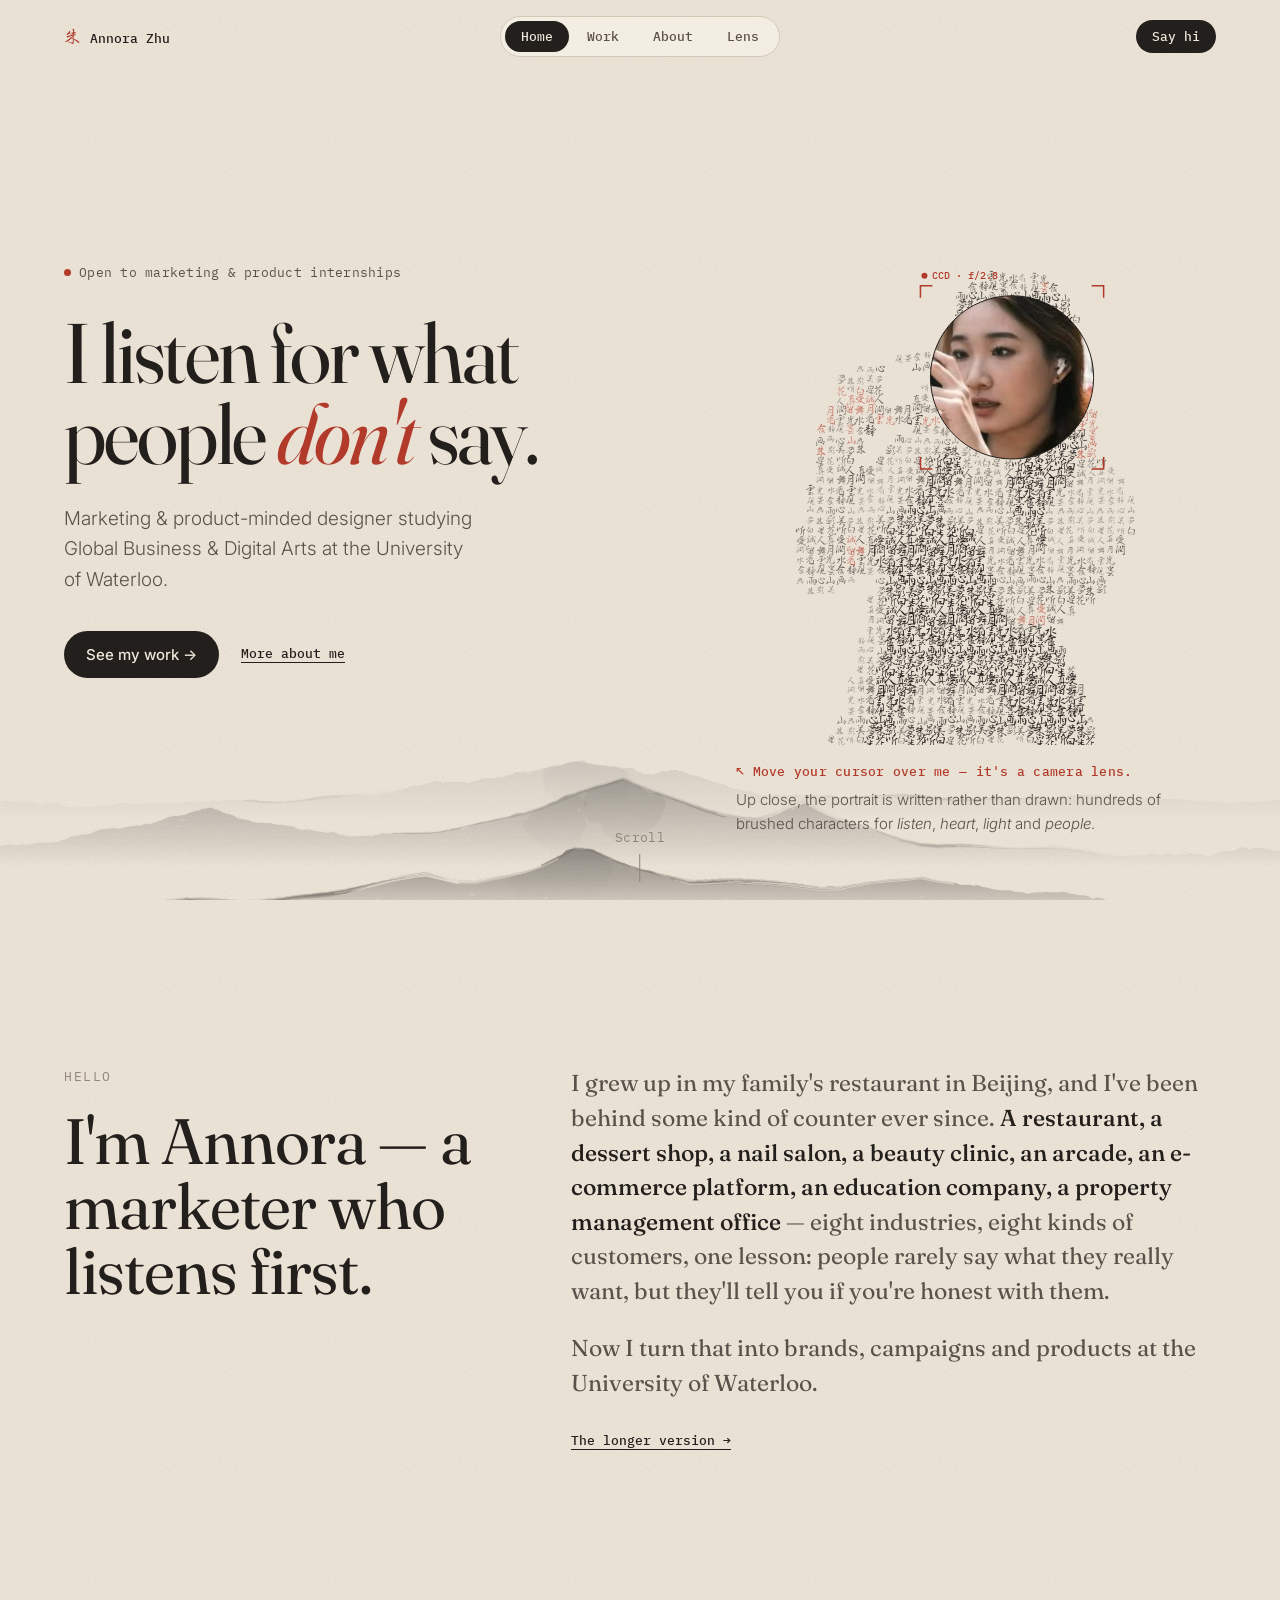
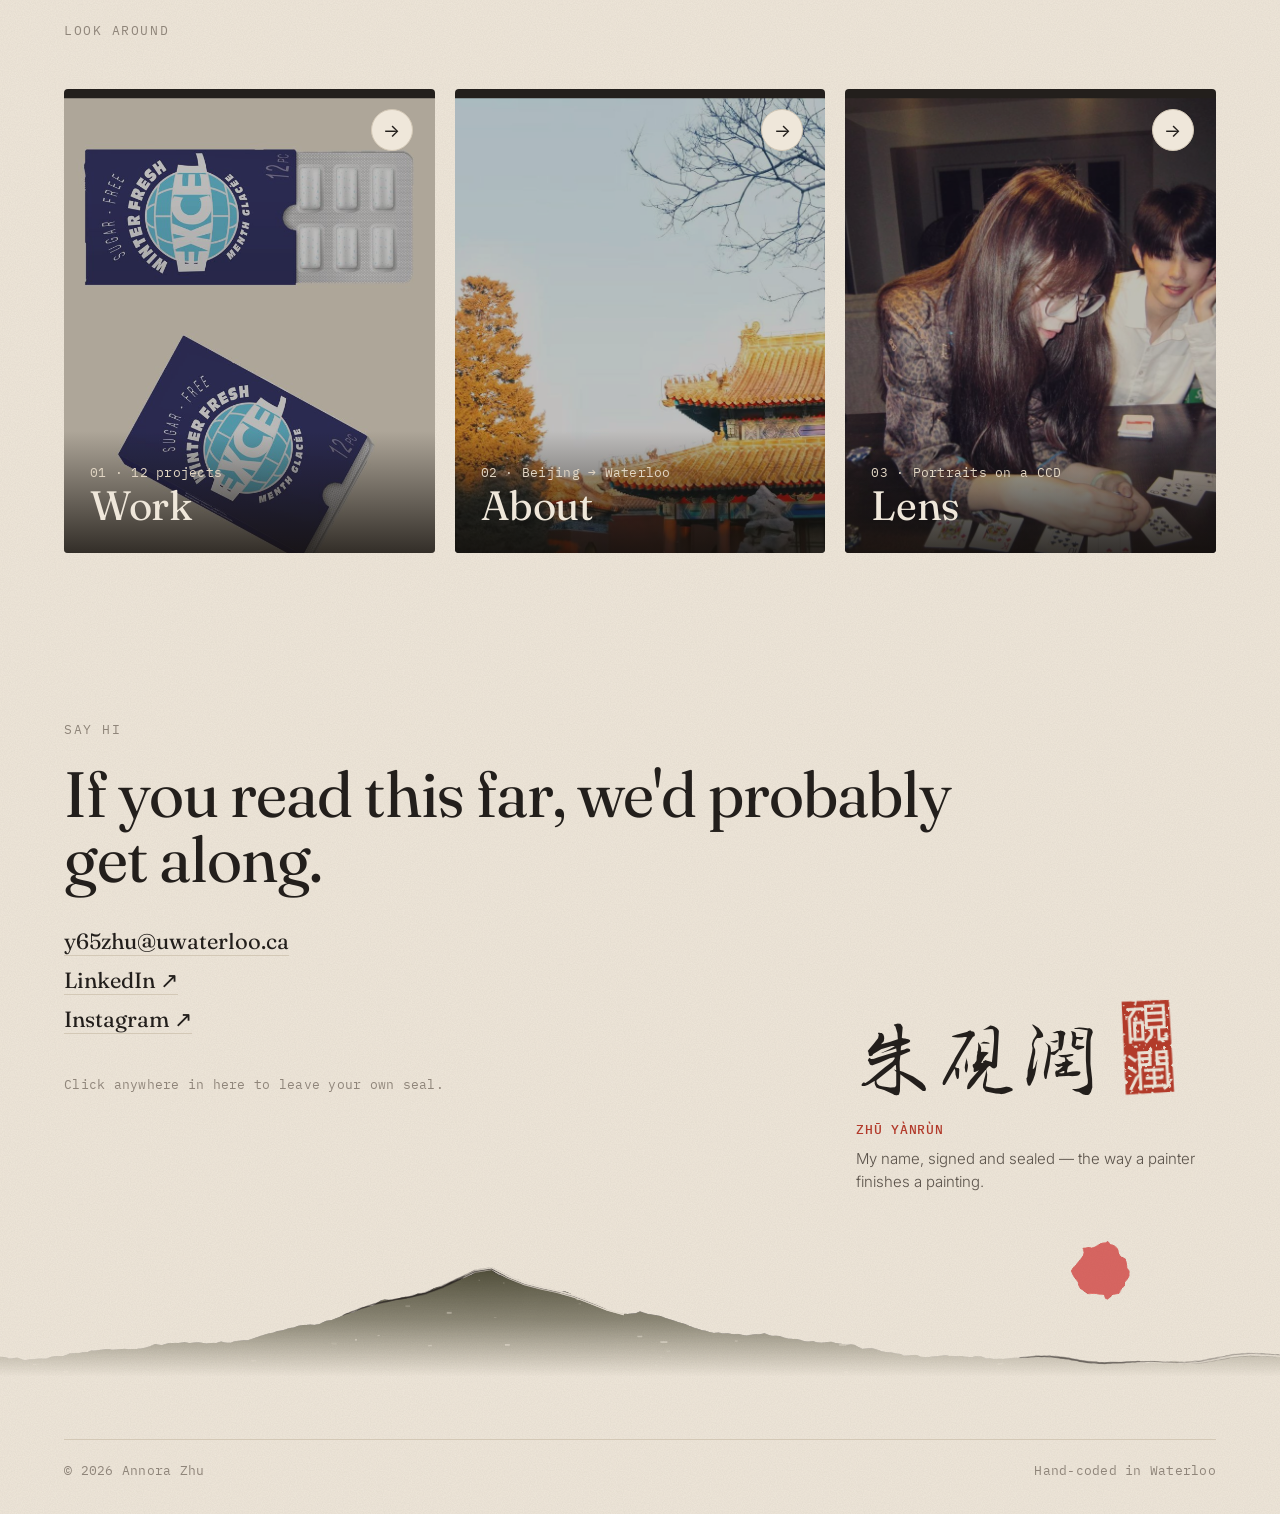
==== commit ece1944f: "Desk: ink-practice file opens to a calligraphy photo" ====
--- a/index.html
+++ b/index.html
@@ -9,7 +9,7 @@
   <link rel="preconnect" href="https://fonts.gstatic.com" crossorigin>
   <link href="https://fonts.googleapis.com/css2?family=Fraunces:ital,opsz,wght@0,9..144,300..600;1,9..144,300..500&family=IBM+Plex+Mono:wght@400;500&family=Inter:wght@300;400;500&display=swap" rel="stylesheet">
   <link rel="preload" href="danxingshu-subset.woff2" as="font" type="font/woff2" crossorigin>
-  <link rel="stylesheet" href="styles.css?v=202611030107">
+  <link rel="stylesheet" href="styles.css?v=202611030109">
 </head>
 <body>
 
@@ -94,7 +94,7 @@
   <div class="fine mono"><span>© 2026 Annora Zhu</span><span>Hand-coded in Waterloo</span></div>
 </footer>
 
-<script src="main.js?v=202611030107"></script>
-<script src="ink.js?v=202611030107"></script>
+<script src="main.js?v=202611030109"></script>
+<script src="ink.js?v=202611030109"></script>
 </body>
 </html>
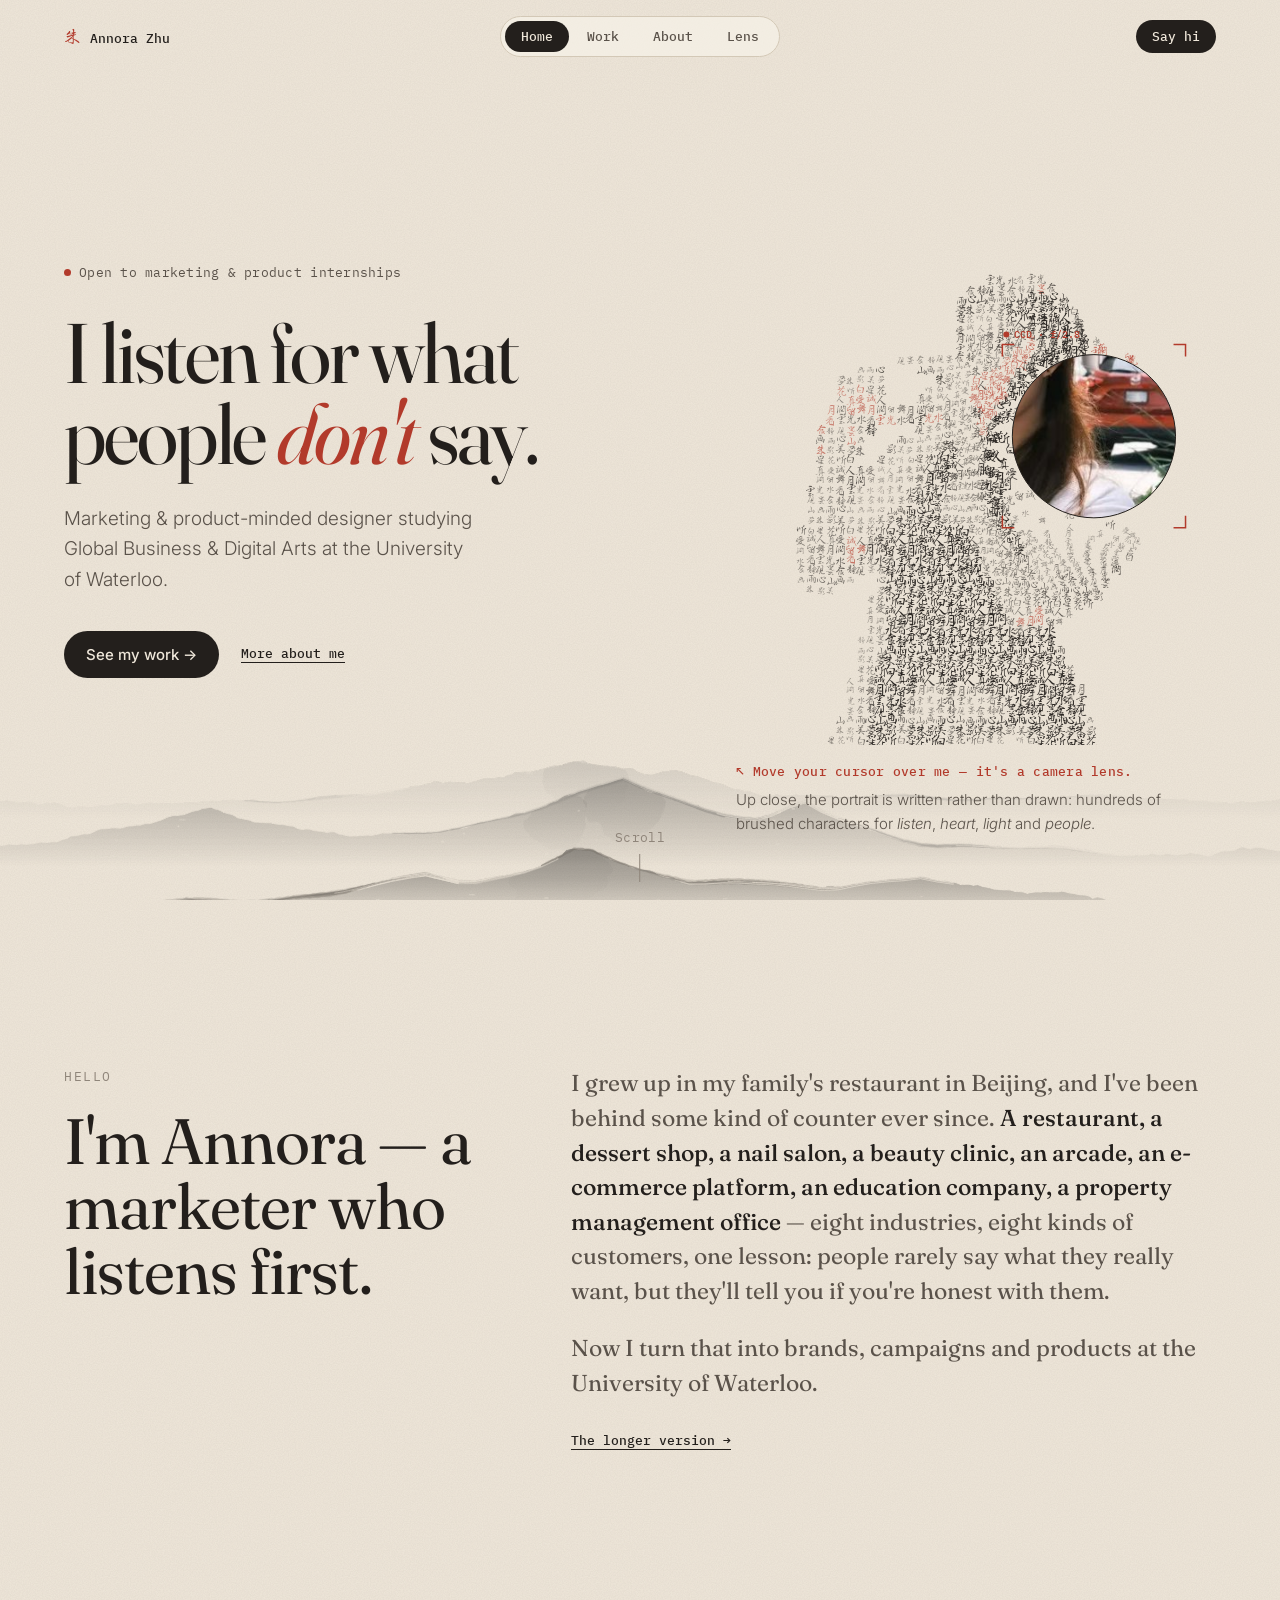
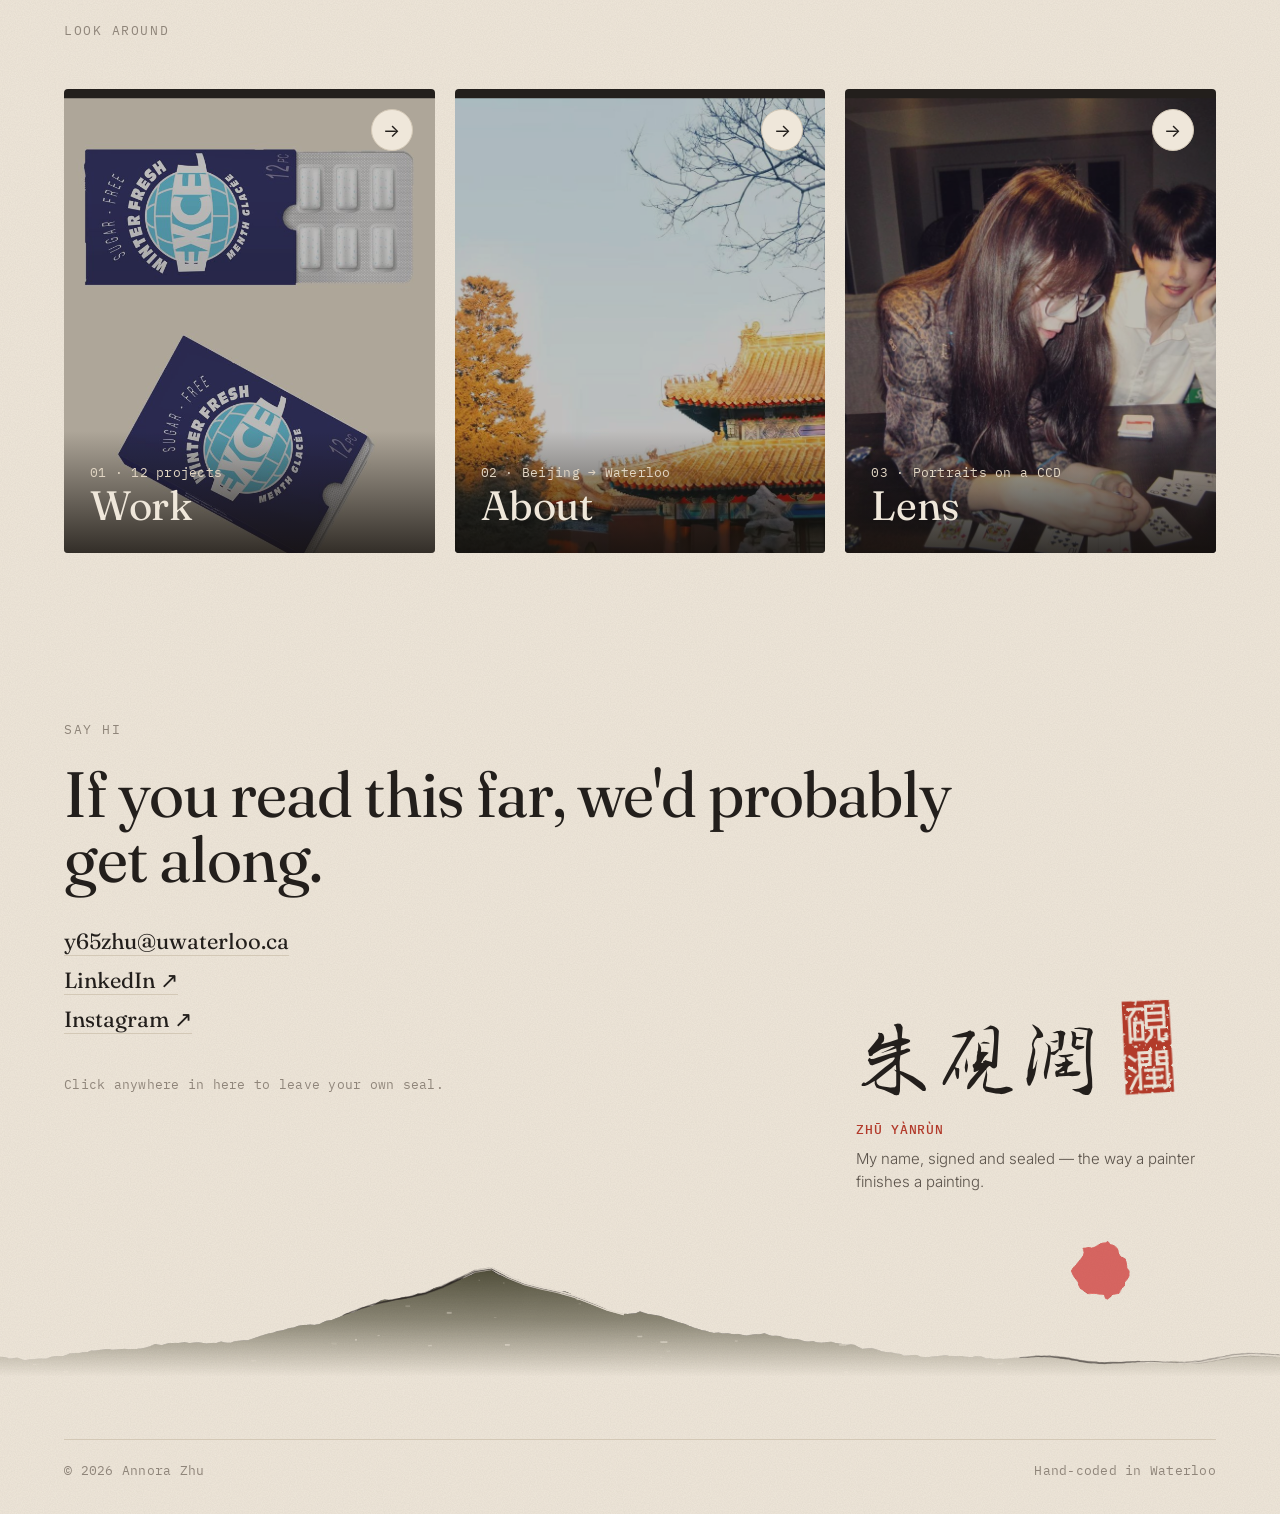
==== commit 35cbe992: "Desk: frame the gym and rabbit photos on their subjects" ====
--- a/index.html
+++ b/index.html
@@ -9,7 +9,7 @@
   <link rel="preconnect" href="https://fonts.gstatic.com" crossorigin>
   <link href="https://fonts.googleapis.com/css2?family=Fraunces:ital,opsz,wght@0,9..144,300..600;1,9..144,300..500&family=IBM+Plex+Mono:wght@400;500&family=Inter:wght@300;400;500&display=swap" rel="stylesheet">
   <link rel="preload" href="danxingshu-subset.woff2" as="font" type="font/woff2" crossorigin>
-  <link rel="stylesheet" href="styles.css?v=202611030109">
+  <link rel="stylesheet" href="styles.css?v=202611030111">
 </head>
 <body>
 
@@ -94,7 +94,7 @@
   <div class="fine mono"><span>© 2026 Annora Zhu</span><span>Hand-coded in Waterloo</span></div>
 </footer>
 
-<script src="main.js?v=202611030109"></script>
-<script src="ink.js?v=202611030109"></script>
+<script src="main.js?v=202611030111"></script>
+<script src="ink.js?v=202611030111"></script>
 </body>
 </html>
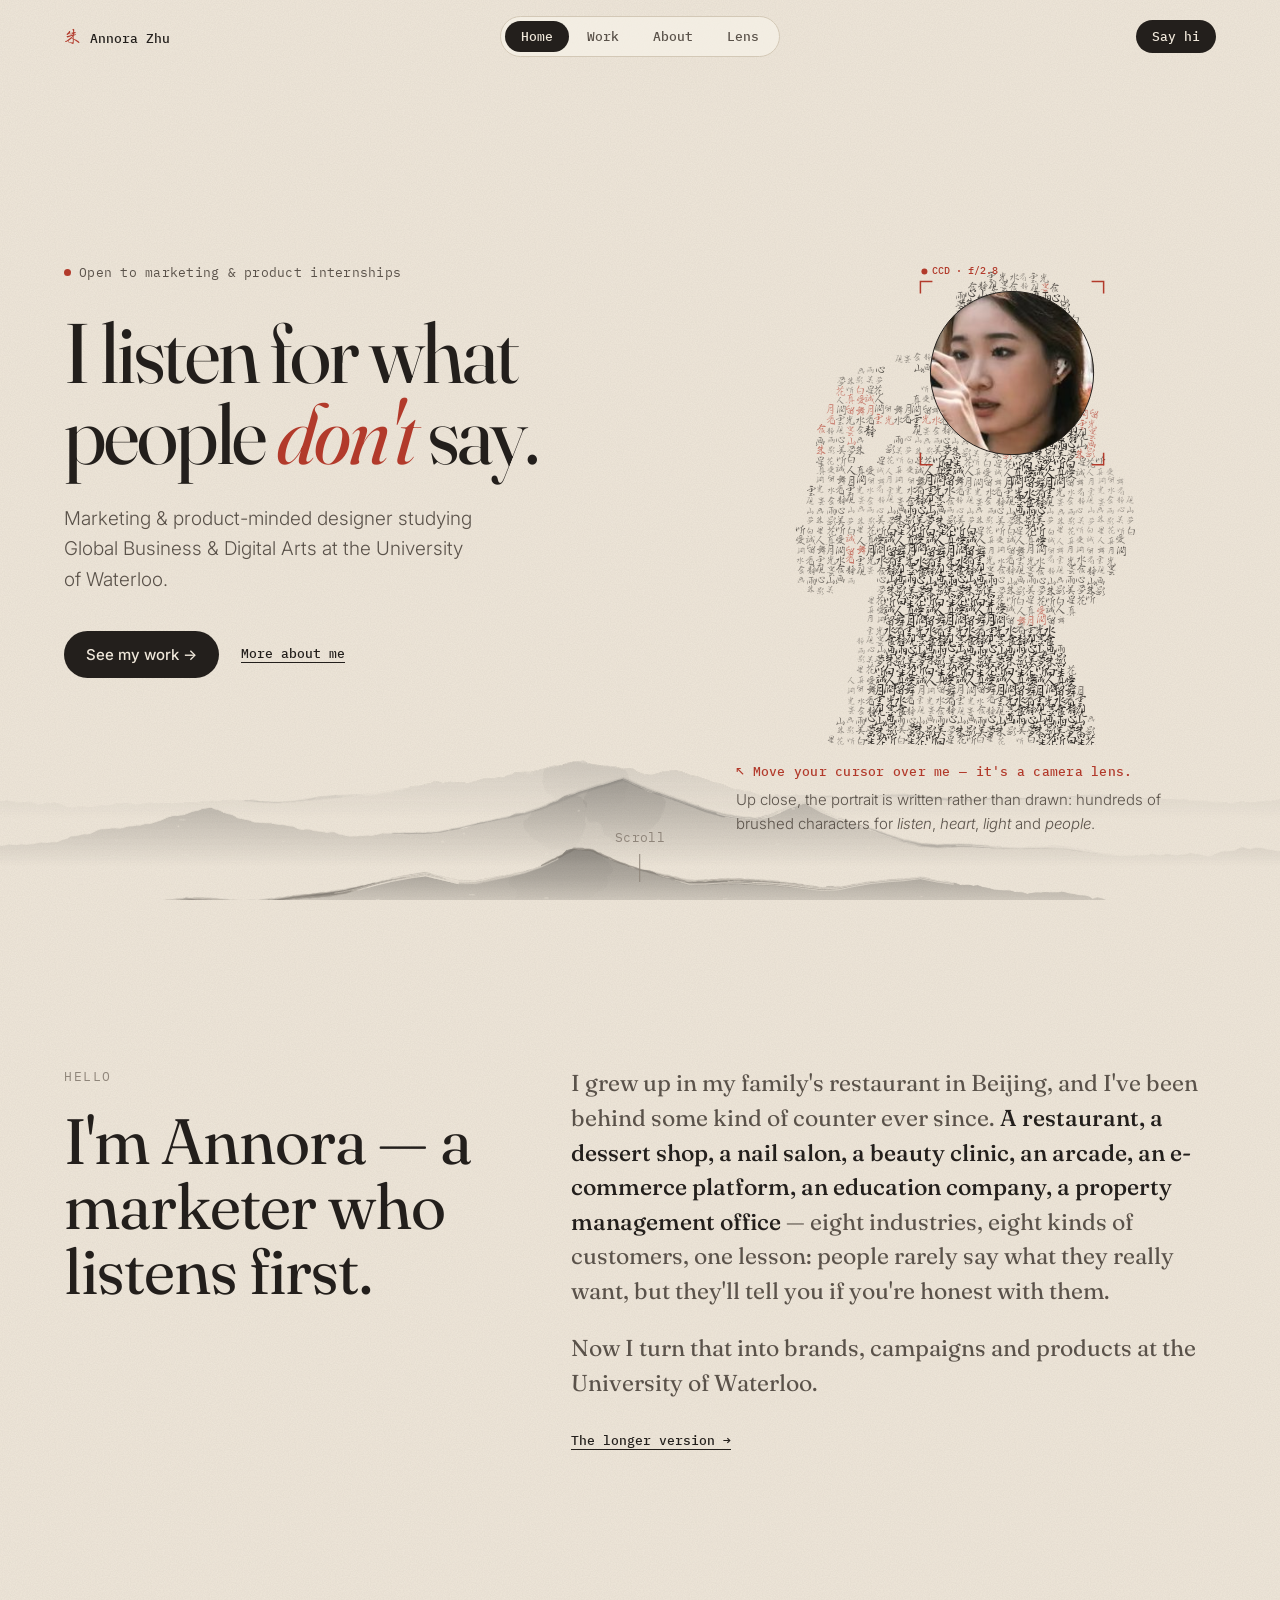
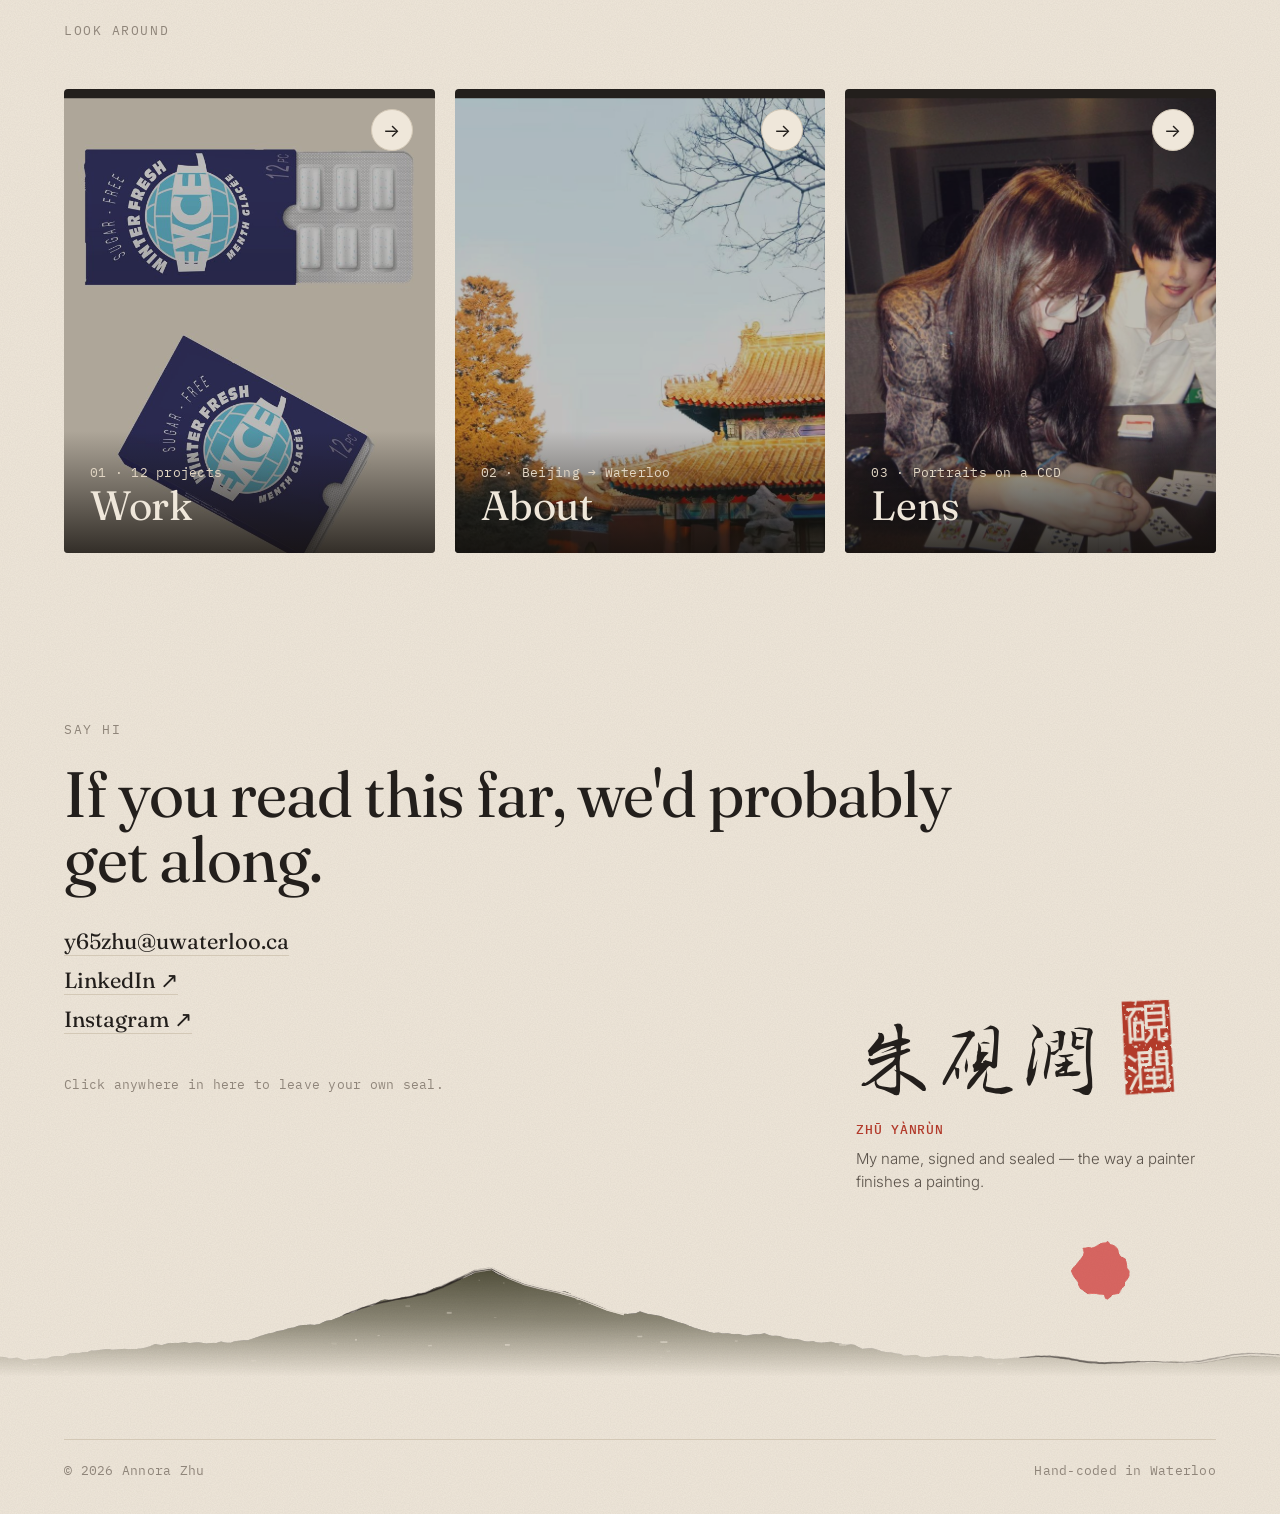
==== commit a9160b3e: "Mobile: name cards fit their meaning; Lens photos scroll the page on touch" ====
--- a/index.html
+++ b/index.html
@@ -9,7 +9,7 @@
   <link rel="preconnect" href="https://fonts.gstatic.com" crossorigin>
   <link href="https://fonts.googleapis.com/css2?family=Fraunces:ital,opsz,wght@0,9..144,300..600;1,9..144,300..500&family=IBM+Plex+Mono:wght@400;500&family=Inter:wght@300;400;500&display=swap" rel="stylesheet">
   <link rel="preload" href="danxingshu-subset.woff2" as="font" type="font/woff2" crossorigin>
-  <link rel="stylesheet" href="styles.css?v=202611030111">
+  <link rel="stylesheet" href="styles.css?v=202611030114">
 </head>
 <body>
 
@@ -94,7 +94,7 @@
   <div class="fine mono"><span>© 2026 Annora Zhu</span><span>Hand-coded in Waterloo</span></div>
 </footer>
 
-<script src="main.js?v=202611030111"></script>
-<script src="ink.js?v=202611030111"></script>
+<script src="main.js?v=202611030114"></script>
+<script src="ink.js?v=202611030114"></script>
 </body>
 </html>
--- a/styles.css
+++ b/styles.css
@@ -414,7 +414,7 @@
   .pcard .open { opacity: 1; transform: none; }
   .d-gallery { columns: 1; }
   .table { height: auto; display: grid; grid-template-columns: 1fr 1fr; gap: 18px; }
-  .stamp { position: relative; left: auto; top: auto; width: auto; translate: none !important; }
+  .stamp { position: relative; left: auto; top: auto; width: auto; translate: none !important; touch-action: auto; cursor: zoom-in; }
   .stamp.land { grid-column: span 2; }
   .rug-stage { height: 620px; }
   .file { width: 96px; }
@@ -423,6 +423,12 @@
   .footer-ink { height: 110px; }
 }
 @media (max-width: 520px) {
+  /* name cards: taller and tighter on the back so the meaning fits */
+  .chars { gap: 10px; }
+  .char { width: calc((100vw - 2 * var(--gutter) - 20px) / 3); aspect-ratio: 3/5; }
+  .char .back { padding: 10px 8px; gap: 6px; justify-content: flex-start; padding-top: 16px; }
+  .char .back strong { font-size: 18px; }
+  .char .back span { font-size: 12px; line-height: 1.4; }
   .tabs a { padding: 6px 8px; font-size: 13px; }
   .badges { grid-template-columns: repeat(2, 1fr); }
   .facts { grid-template-columns: 1fr; }
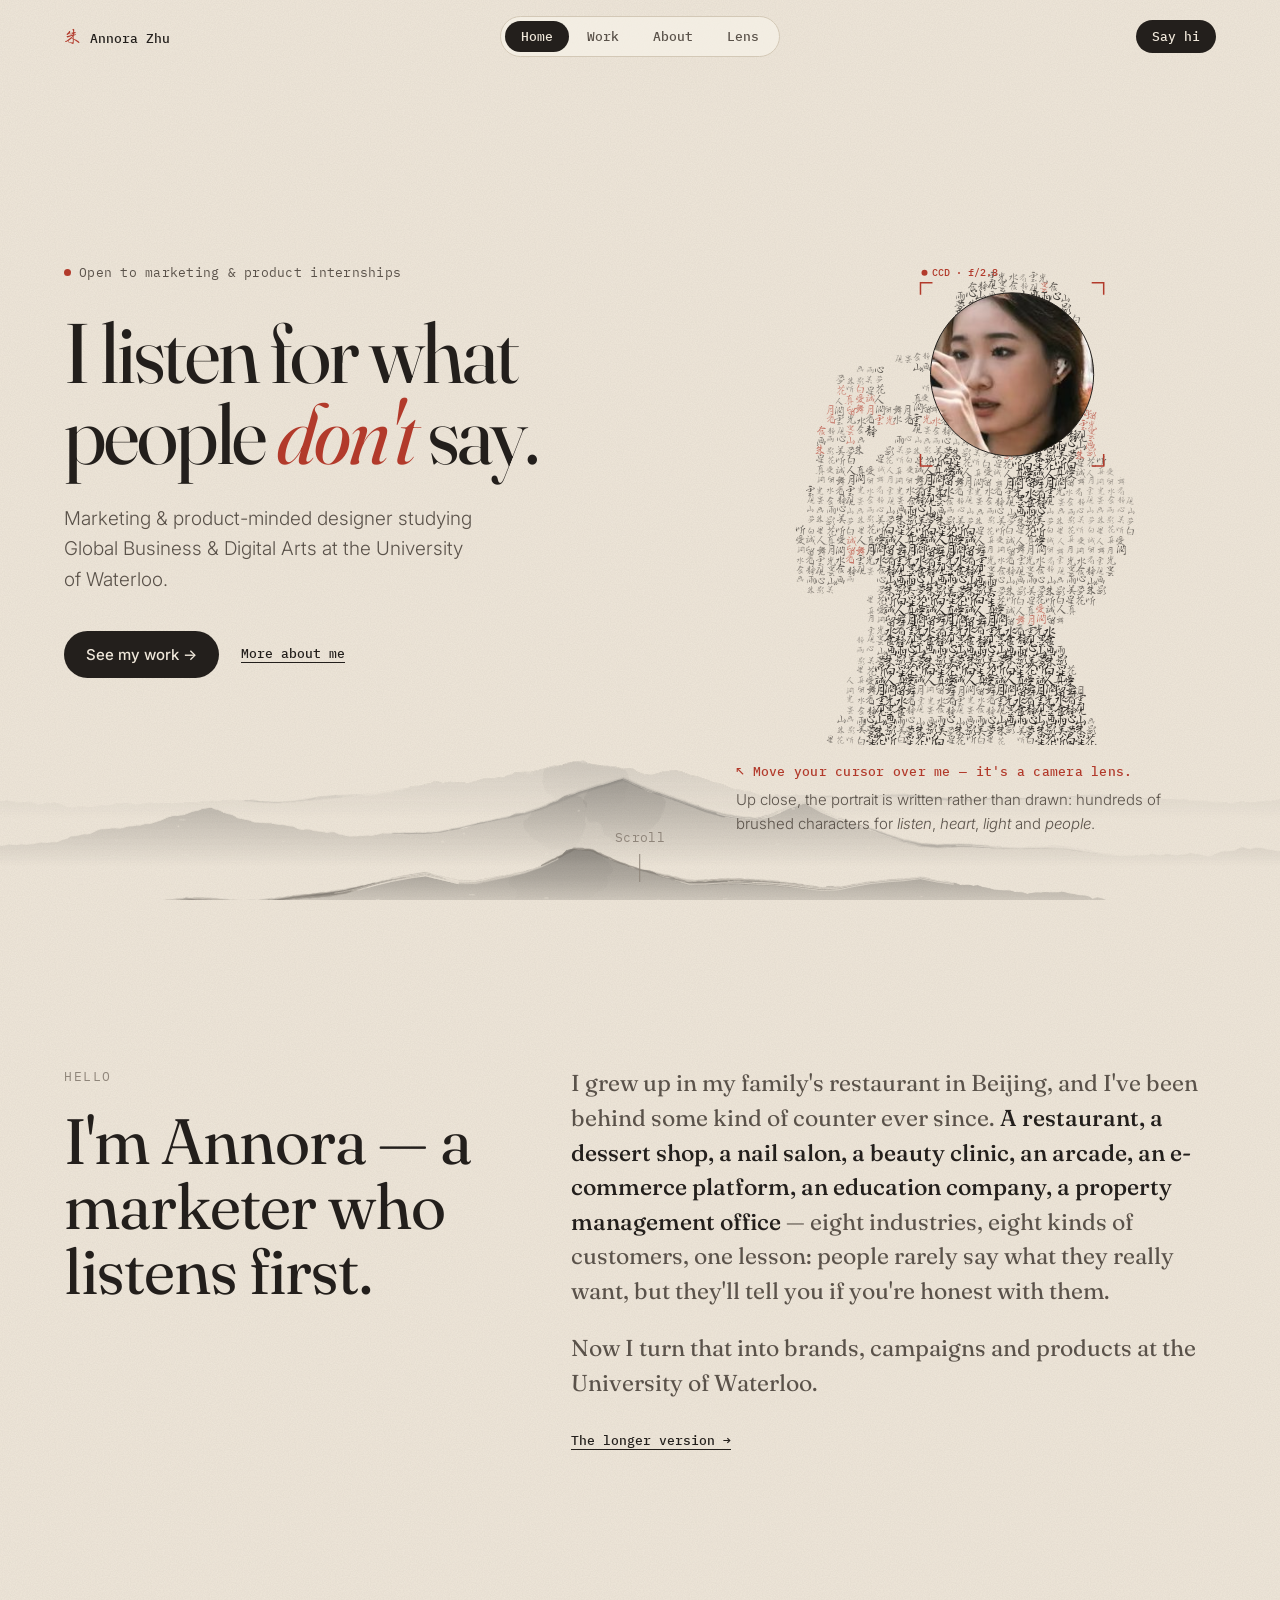
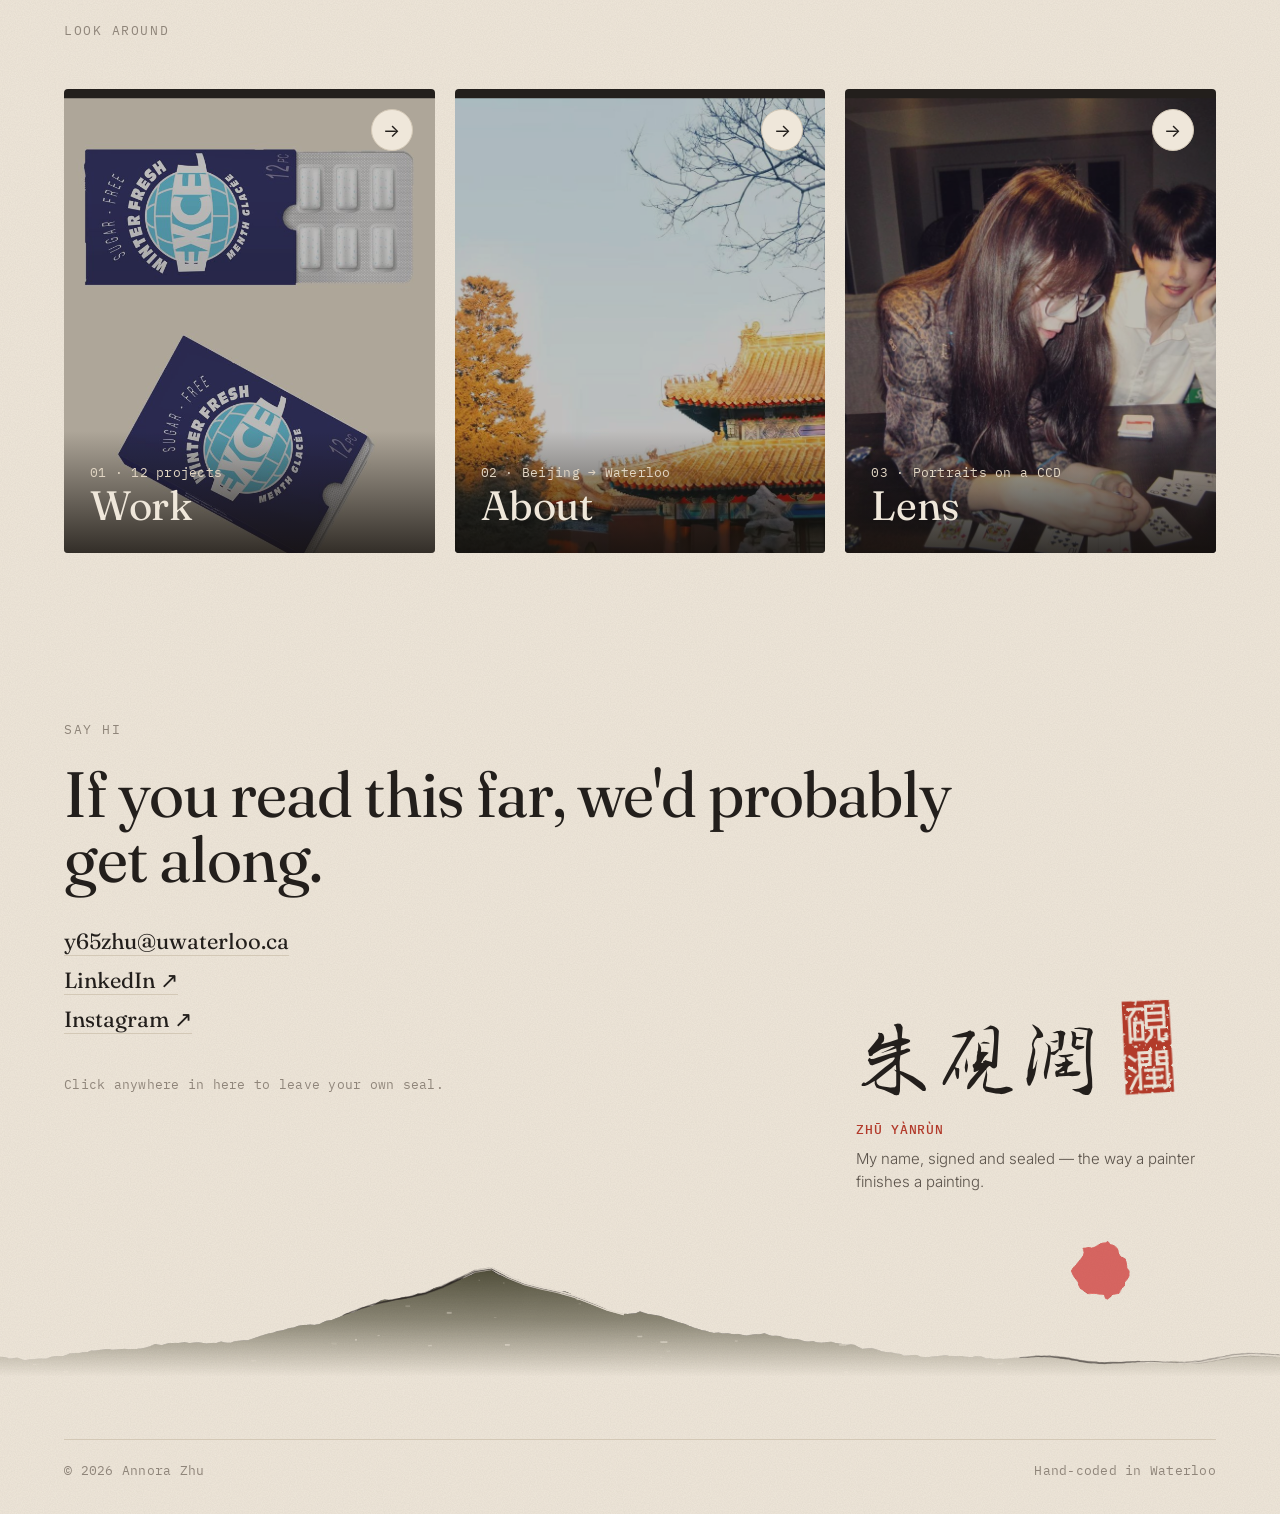
==== commit 9118505e: "Add a Biblely product brief; colour the key project cards - Biblely: interview findings, two persona" ====
--- a/index.html
+++ b/index.html
@@ -9,7 +9,7 @@
   <link rel="preconnect" href="https://fonts.gstatic.com" crossorigin>
   <link href="https://fonts.googleapis.com/css2?family=Fraunces:ital,opsz,wght@0,9..144,300..600;1,9..144,300..500&family=IBM+Plex+Mono:wght@400;500&family=Inter:wght@300;400;500&display=swap" rel="stylesheet">
   <link rel="preload" href="danxingshu-subset.woff2" as="font" type="font/woff2" crossorigin>
-  <link rel="stylesheet" href="styles.css?v=202611030114">
+  <link rel="stylesheet" href="styles.css?v=202611030125">
 </head>
 <body>
 
@@ -94,7 +94,7 @@
   <div class="fine mono"><span>© 2026 Annora Zhu</span><span>Hand-coded in Waterloo</span></div>
 </footer>
 
-<script src="main.js?v=202611030114"></script>
-<script src="ink.js?v=202611030114"></script>
+<script src="main.js?v=202611030125"></script>
+<script src="ink.js?v=202611030125"></script>
 </body>
 </html>
--- a/styles.css
+++ b/styles.css
@@ -137,6 +137,11 @@
   transition: transform .55s var(--ease), box-shadow .35s, opacity .35s;
 }
 .pcard.out { opacity: 0; pointer-events: none; }
+.pcard.tier-1, .pcard.tier-1 .tab { background: var(--zhu); border-color: var(--zhu); color: #fff; }
+.pcard.tier-1 .tab, .pcard.tier-1 .tab b, .pcard.tier-1 .cap p { color: #f7e3dc; }
+.pcard.tier-1 .open { background: #fff; color: var(--zhu); }
+.pcard.tier-2, .pcard.tier-2 .tab { background: #f2ddd4; border-color: #e3bfb2; }
+.pcard.tier-2 .cap p { color: #8a5a4c; }
 .pcard.hot { box-shadow: 0 40px 60px -30px rgba(35,31,28,.55); }
 .pcard .tab { position: absolute; top: -26px; left: 18px; height: 27px; padding: 0 12px; display: flex; align-items: center; gap: 8px; background: var(--paper-3); border: 1px solid var(--rule); border-bottom: 0; border-radius: 6px 6px 0 0; font: 500 12px var(--mono); color: var(--ink-3); white-space: nowrap; }
 .pcard .tab b { color: var(--zhu); font-weight: 500; }
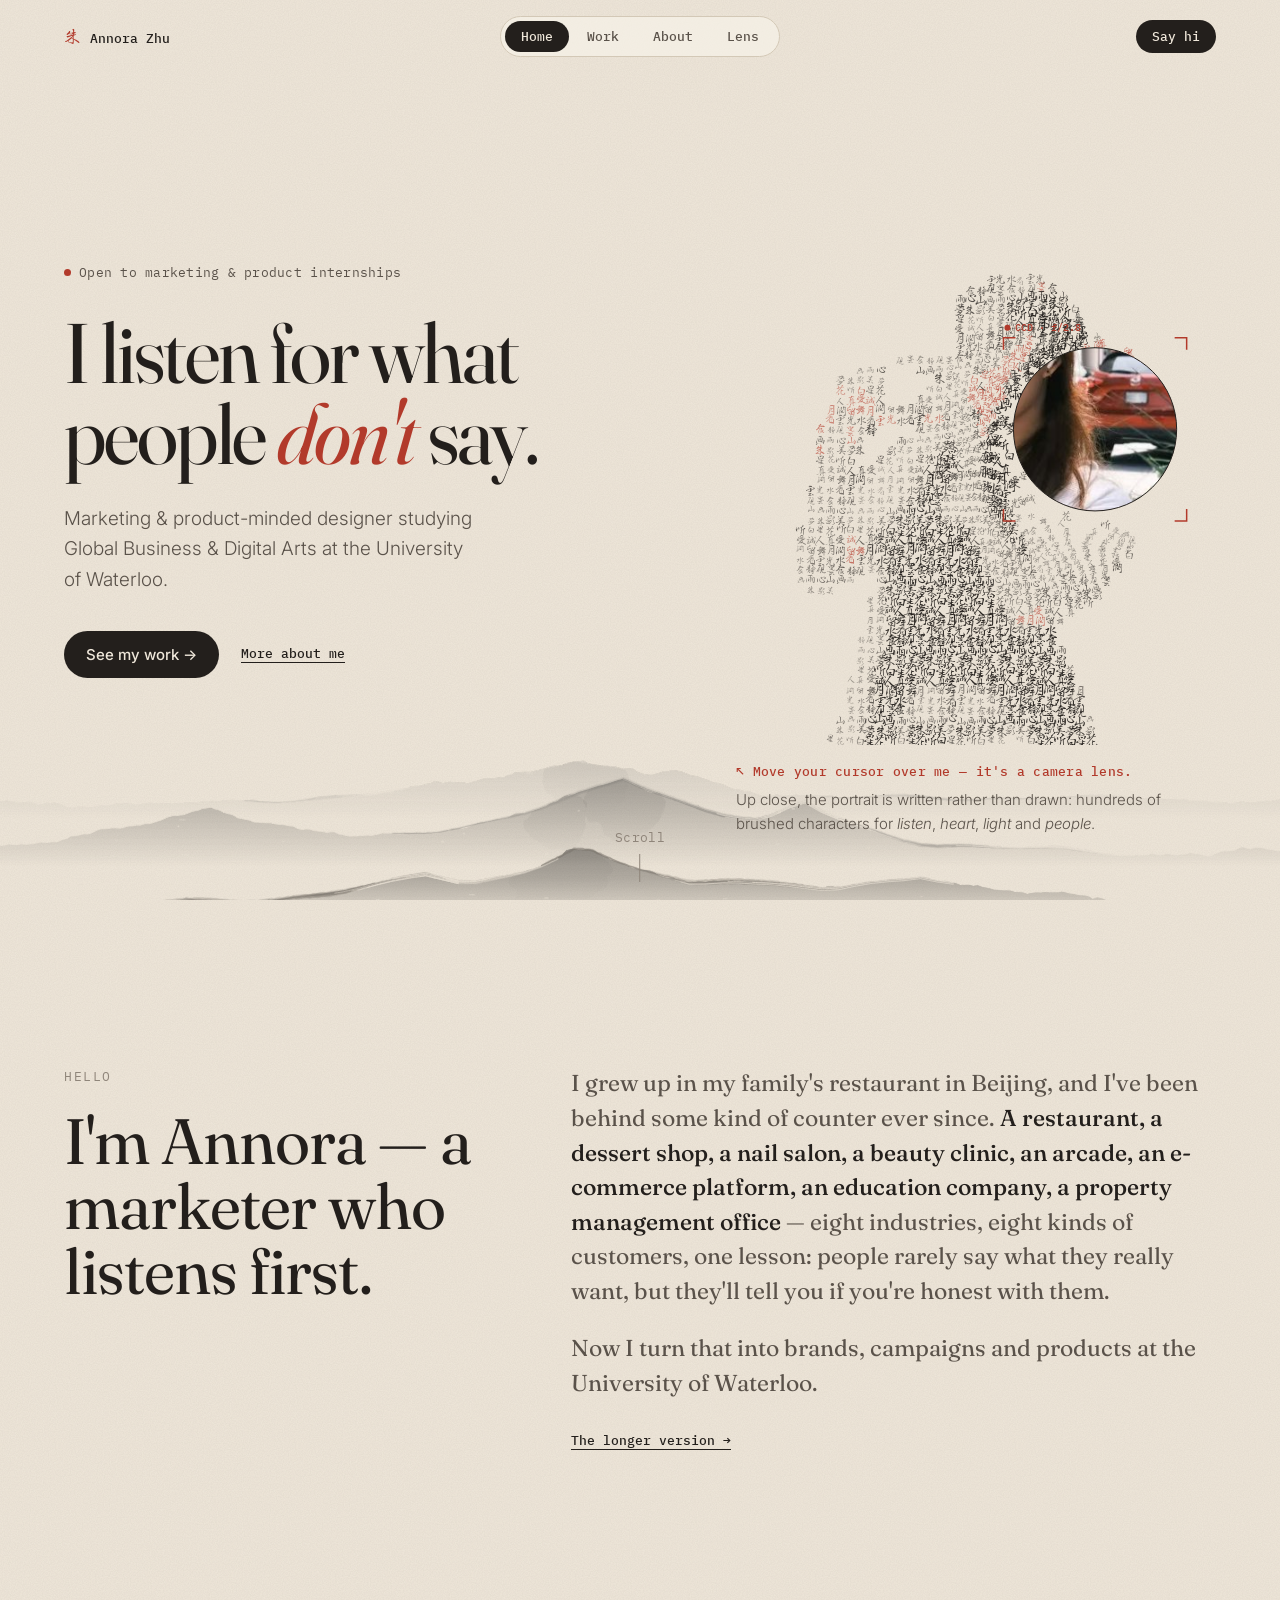
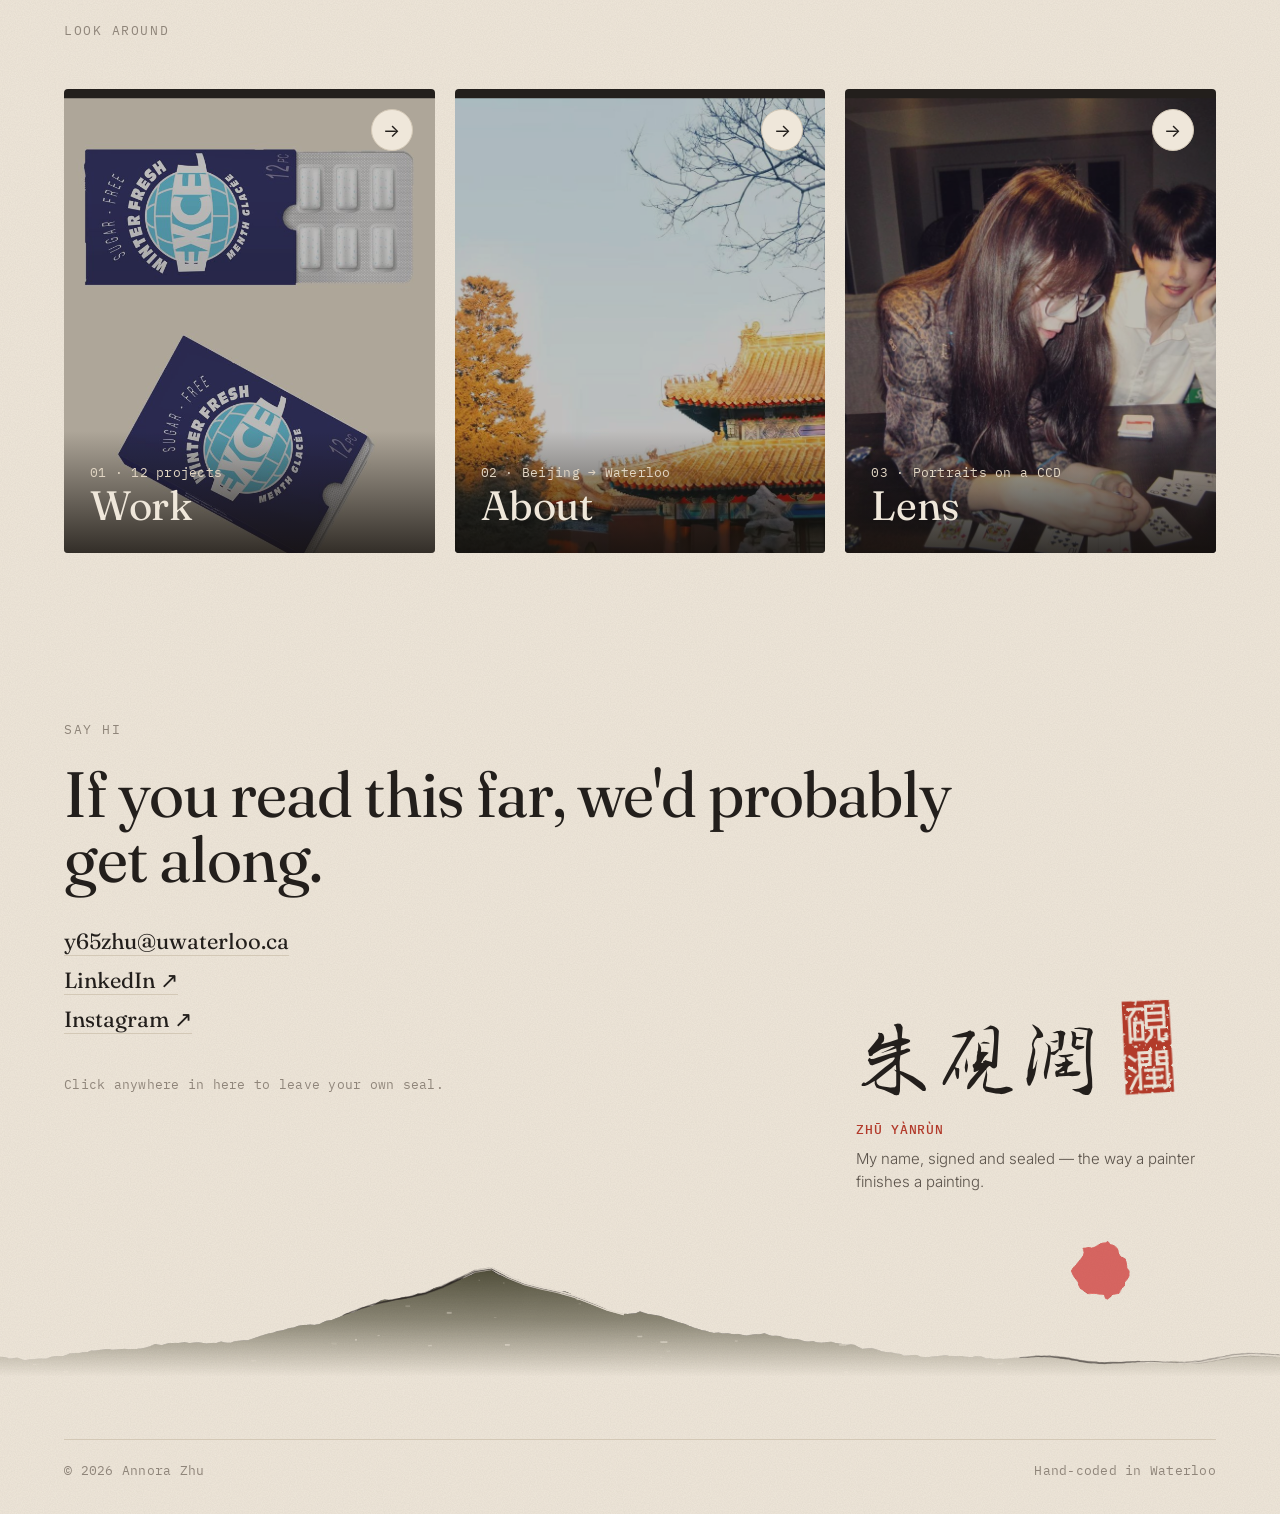
==== commit dc1d2e76: "Posters: Alvin's Club launch poster as cover; drop the clinic shoot photos" ====
--- a/index.html
+++ b/index.html
@@ -9,7 +9,7 @@
   <link rel="preconnect" href="https://fonts.gstatic.com" crossorigin>
   <link href="https://fonts.googleapis.com/css2?family=Fraunces:ital,opsz,wght@0,9..144,300..600;1,9..144,300..500&family=IBM+Plex+Mono:wght@400;500&family=Inter:wght@300;400;500&display=swap" rel="stylesheet">
   <link rel="preload" href="danxingshu-subset.woff2" as="font" type="font/woff2" crossorigin>
-  <link rel="stylesheet" href="styles.css?v=202611030125">
+  <link rel="stylesheet" href="styles.css?v=202611030127">
 </head>
 <body>
 
@@ -94,7 +94,7 @@
   <div class="fine mono"><span>© 2026 Annora Zhu</span><span>Hand-coded in Waterloo</span></div>
 </footer>
 
-<script src="main.js?v=202611030125"></script>
-<script src="ink.js?v=202611030125"></script>
+<script src="main.js?v=202611030127"></script>
+<script src="ink.js?v=202611030127"></script>
 </body>
 </html>
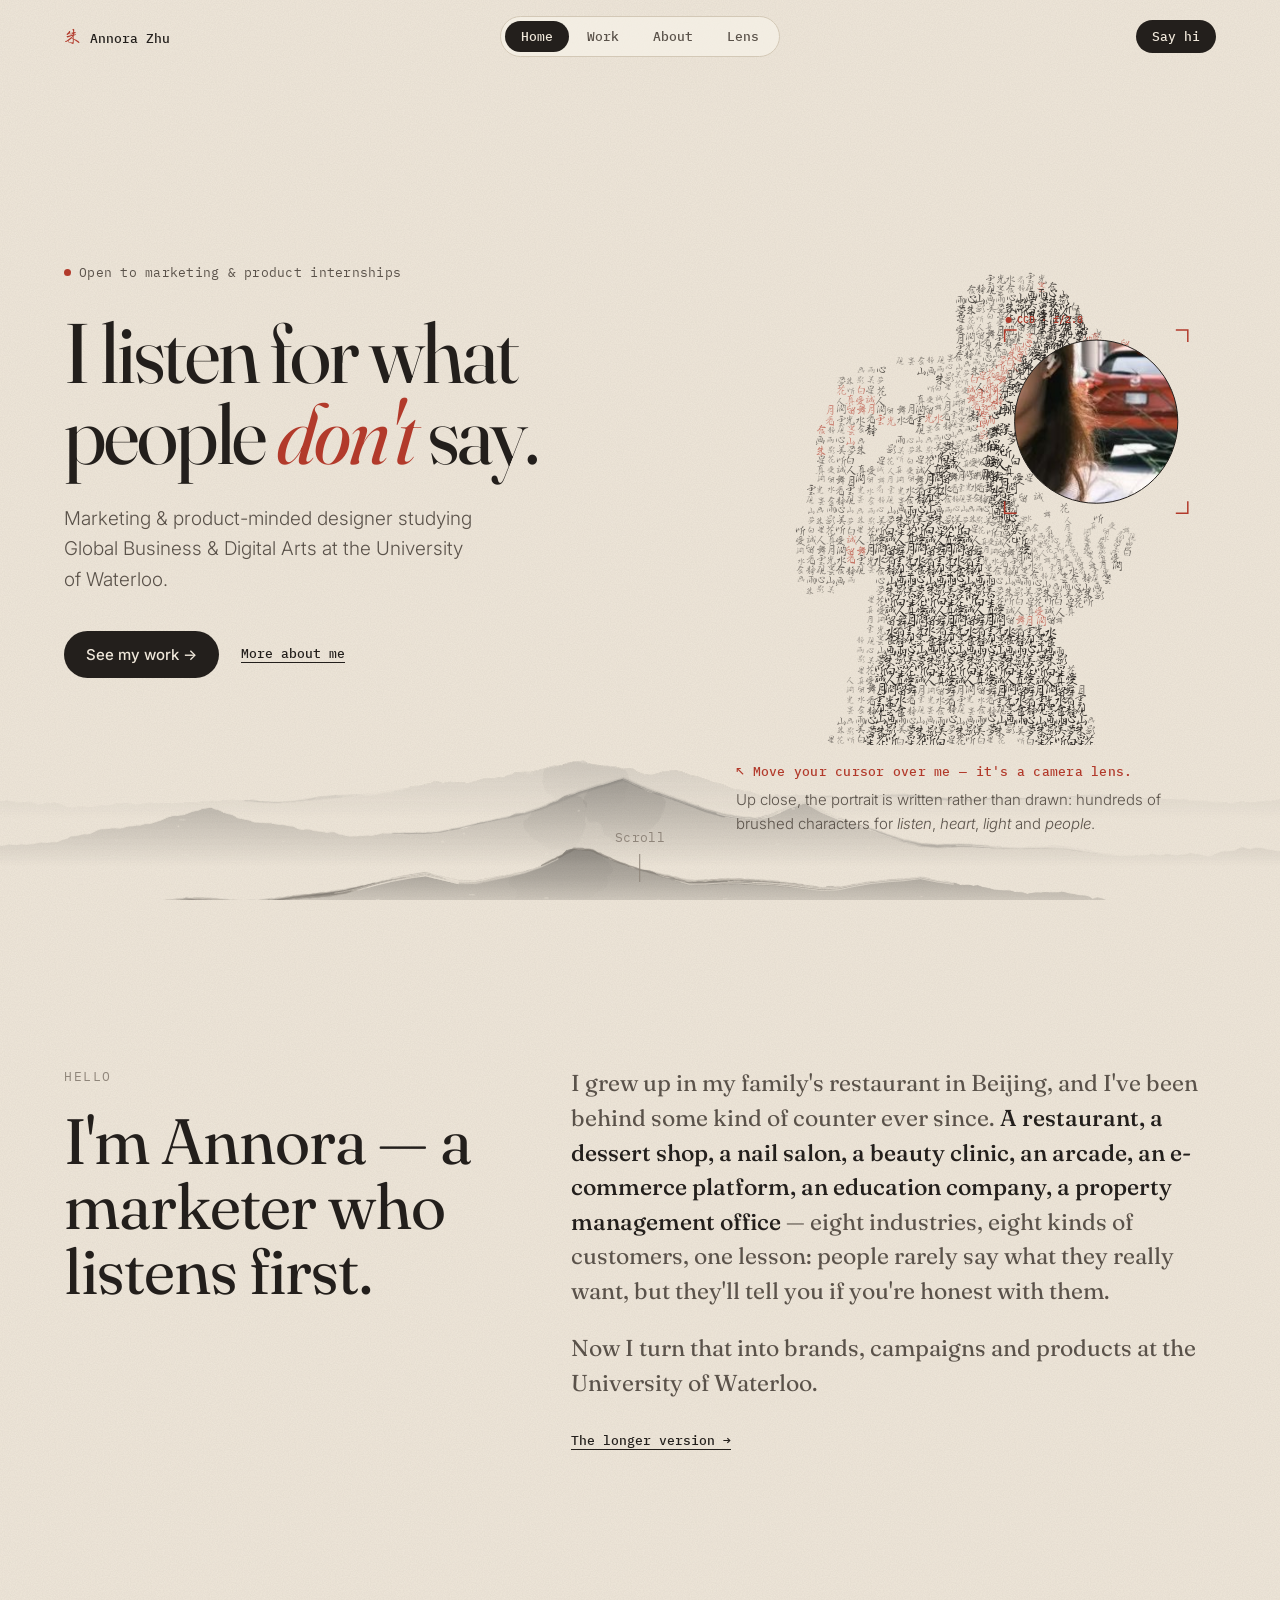
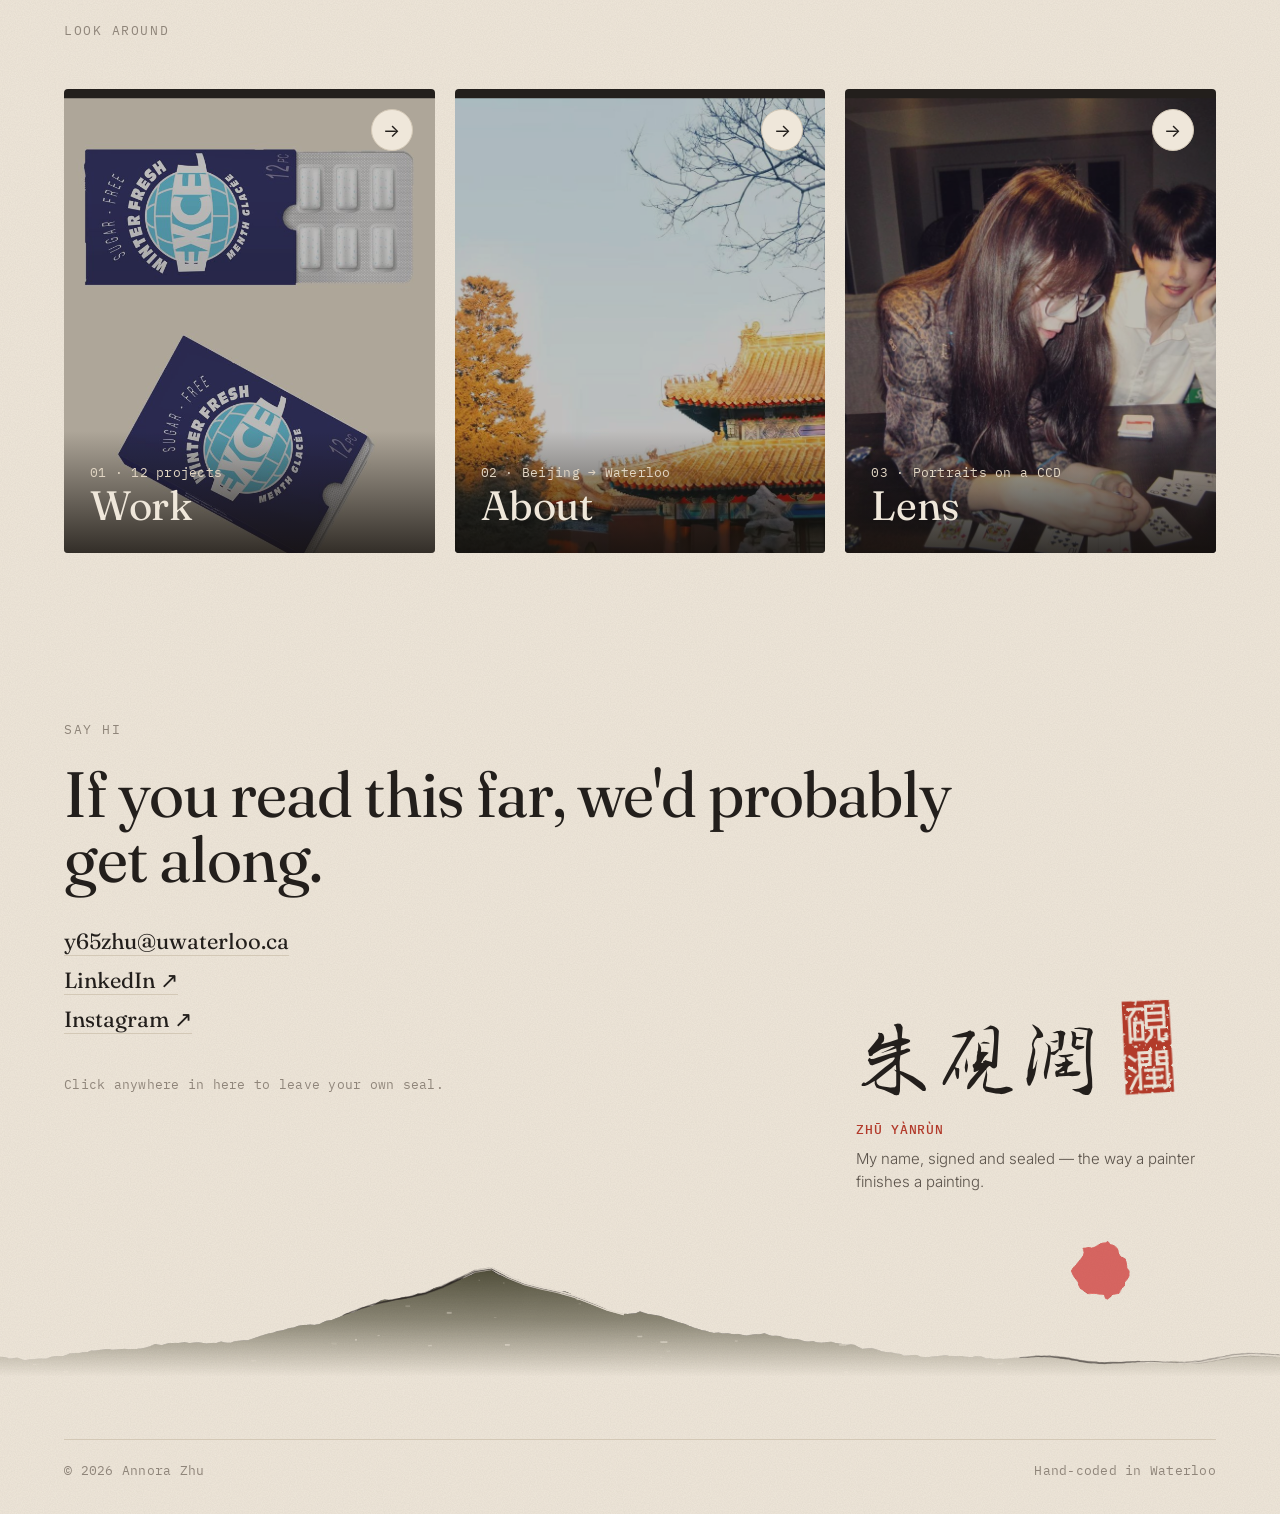
==== commit 46ab7bdc: "Project pages: case studies as detail pages, calmer layout, a back button that's always there - DoFo" ====
--- a/index.html
+++ b/index.html
@@ -9,7 +9,7 @@
   <link rel="preconnect" href="https://fonts.gstatic.com" crossorigin>
   <link href="https://fonts.googleapis.com/css2?family=Fraunces:ital,opsz,wght@0,9..144,300..600;1,9..144,300..500&family=IBM+Plex+Mono:wght@400;500&family=Inter:wght@300;400;500&display=swap" rel="stylesheet">
   <link rel="preload" href="danxingshu-subset.woff2" as="font" type="font/woff2" crossorigin>
-  <link rel="stylesheet" href="styles.css?v=202611030127">
+  <link rel="stylesheet" href="styles.css?v=202611030141">
 </head>
 <body>
 
@@ -94,7 +94,7 @@
   <div class="fine mono"><span>© 2026 Annora Zhu</span><span>Hand-coded in Waterloo</span></div>
 </footer>
 
-<script src="main.js?v=202611030127"></script>
-<script src="ink.js?v=202611030127"></script>
+<script src="main.js?v=202611030141"></script>
+<script src="ink.js?v=202611030141"></script>
 </body>
 </html>
--- a/styles.css
+++ b/styles.css
@@ -167,34 +167,45 @@
 .d-bar .group { display: flex; gap: 8px; align-items: center; }
 .round { width: 40px; height: 40px; border-radius: 50%; border: 1px solid var(--rule); display: grid; place-items: center; font-size: 16px; transition: all .2s; }
 .round:hover { background: var(--ink); color: var(--paper); border-color: var(--ink); }
-.d-hero { padding: 48px var(--gutter) 0; display: grid; grid-template-columns: 1fr 1.1fr; gap: clamp(28px, 5vw, 72px); align-items: start; }
-.d-hero h2 { font-size: clamp(44px, 6vw, 88px); }
+/* project page: same rhythm as the case studies — a readable column, a cover
+   that never outgrows the screen, facts in one row, an even gallery grid */
+.d-page { max-width: 1180px; margin: 0 auto; padding: 0 var(--gutter) 120px; }
+.d-hero { padding-top: 56px; display: grid; grid-template-columns: minmax(0, 1.1fr) minmax(0, .9fr); gap: clamp(28px, 5vw, 72px); align-items: center; }
+.d-hero h2 { font-size: clamp(48px, 6.4vw, 92px); }
 .d-hero .kick { font: italic 400 24px/1.3 var(--display); color: var(--ink-2); margin: 10px 0 24px; }
-.d-hero .body p { color: var(--ink-2); }
+.d-hero .body p { color: var(--ink-2); font: 300 18px/1.65 var(--sans); max-width: 38em; }
 .d-hero .body p + p { margin-top: .9em; }
-.d-meta { display: grid; grid-template-columns: auto 1fr; gap: 8px 20px; margin-top: 28px; padding-top: 20px; border-top: 1px solid var(--rule); }
-.d-meta dt { color: var(--ink-3); }
-.d-meta dd { font-size: 14px; }
-.d-cover { border-radius: 4px; overflow: hidden; background: var(--paper-2); }
-.d-cover img { width: 100%; }
-.d-links { display: flex; flex-wrap: wrap; gap: 10px; margin-top: 28px; }
+.d-cover { justify-self: center; border-radius: 6px; overflow: hidden; background: var(--paper-2); max-width: 100%; }
+.d-cover img { display: block; max-width: 100%; max-height: min(68vh, 640px); width: auto; cursor: zoom-in; }
+.d-links { display: flex; flex-wrap: wrap; gap: 10px; margin-top: 30px; }
 .pill { display: inline-flex; align-items: center; gap: 6px; padding: 10px 16px; border-radius: 999px; background: var(--ink); color: var(--paper); font: 500 13px var(--mono); transition: background .2s; }
 .pill:hover { background: var(--zhu); }
 .pill.ghost { background: transparent; color: var(--ink); border: 1px solid var(--ink); }
 .pill.ghost:hover { background: var(--ink); color: var(--paper); }
-.d-gallery { padding: 64px var(--gutter) 96px; columns: 2; column-gap: 20px; }
-.d-gallery > * { break-inside: avoid; margin-bottom: 20px; border-radius: 4px; overflow: hidden; background: var(--paper-2); }
-.d-gallery img { width: 100%; cursor: zoom-in; transition: transform .6s var(--ease); }
+.d-facts { display: flex; flex-wrap: wrap; margin-top: 56px; border-top: 1px solid var(--rule); border-bottom: 1px solid var(--rule); }
+.d-facts > div { flex: 1 1 180px; padding: 22px 20px; border-left: 1px solid var(--rule); }
+.d-facts > div:first-child { border-left: 0; padding-left: 0; }
+.d-facts strong { display: block; font: 400 clamp(30px, 3.4vw, 44px)/1 var(--display); }
+.d-facts > div > span { display: block; margin-top: 8px; font: 300 15px/1.45 var(--sans); color: var(--ink-2); }
+.d-facts .m span { font-size: 12px; letter-spacing: .08em; text-transform: uppercase; color: var(--ink-3); margin: 0 0 8px; }
+.d-facts .m b { display: block; font: 400 16px/1.45 var(--sans); color: var(--ink); }
+.d-gal-head { margin-top: 72px; }
+.d-gallery { display: grid; grid-template-columns: repeat(auto-fill, minmax(260px, 1fr)); gap: 20px; align-items: start; }
+.d-gallery > figure { margin: 0; border-radius: 6px; overflow: hidden; background: var(--paper-3); border: 1px solid var(--rule); }
+.d-gallery img { display: block; width: 100%; aspect-ratio: 4/5; object-fit: contain; background: var(--paper-2); cursor: zoom-in; transition: transform .6s var(--ease); }
 .d-gallery figure:hover img { transform: scale(1.02); }
-.d-gallery figcaption { padding: 10px 12px; color: var(--ink-3); }
+.d-gallery figcaption { padding: 10px 14px; color: var(--ink-3); font-size: 13px; }
+.d-gallery .wide { grid-column: 1 / -1; }
+.d-gallery .wide img { aspect-ratio: auto; max-height: 70vh; object-fit: contain; }
 .d-gallery .embed { position: relative; aspect-ratio: var(--ar, 16/9); }
 .d-gallery .embed iframe { position: absolute; inset: 0; width: 100%; height: 100%; border: 0; }
-.d-gallery video { width: 100%; display: block; }
+.d-gallery figure:has(.embed), .d-gallery figure:has(video) { grid-column: 1 / -1; }
+.d-gallery figure:has(.embed[style*="9/16"]) { grid-column: auto; max-width: 380px; }
+.d-gallery video { width: 100%; display: block; max-height: 72vh; background: #000; }
 .d-gallery audio { width: calc(100% - 32px); margin: 16px; }
-.d-gallery .wide { column-span: all; }
-.d-stats { display: flex; gap: 40px; margin-top: 28px; }
-.d-stats strong { display: block; font: 400 46px/1 var(--display); }
-.d-stats span { font-size: 13px; color: var(--ink-3); }
+/* always-visible way back, on project pages and case studies */
+.back-float { position: fixed; left: 20px; bottom: 20px; z-index: 85; padding: 12px 18px; border-radius: 999px; background: var(--ink); color: var(--paper); font: 500 13px var(--mono); box-shadow: 0 10px 30px -10px rgba(35,31,28,.5); transition: background .2s, transform .2s; }
+.back-float:hover { background: var(--zhu); transform: translateY(-2px); }
 
 /* ================= ABOUT ================= */
 .about-hero { padding-top: clamp(130px, 16vw, 190px); display: grid; grid-template-columns: minmax(260px, .7fr) 1.3fr; gap: clamp(32px, 6vw, 96px); align-items: start; }
@@ -405,6 +416,8 @@
   .portrait { max-width: 440px; width: 100%; justify-self: center; }
   .scroll-cue { display: none; }
   .intro, .page-head, .about-hero, .jobs-head, .notes, .d-hero { grid-template-columns: 1fr; }
+  .d-hero { padding-top: 32px; }
+  .d-facts > div { border-left: 0; padding-left: 0; }
   .about-photo { position: static; max-width: 360px; }
   .doors { grid-template-columns: 1fr; }
   .door { aspect-ratio: 16/10; }
@@ -417,7 +430,6 @@
   .pcard { position: relative; top: 0; flex: 0 0 78vw; height: 440px; transform: none !important; scroll-snap-align: center; scroll-snap-stop: always; }
   .pcard.out { display: none; }
   .pcard .open { opacity: 1; transform: none; }
-  .d-gallery { columns: 1; }
   .table { height: auto; display: grid; grid-template-columns: 1fr 1fr; gap: 18px; }
   .stamp { position: relative; left: auto; top: auto; width: auto; translate: none !important; touch-action: auto; cursor: zoom-in; }
   .stamp.land { grid-column: span 2; }
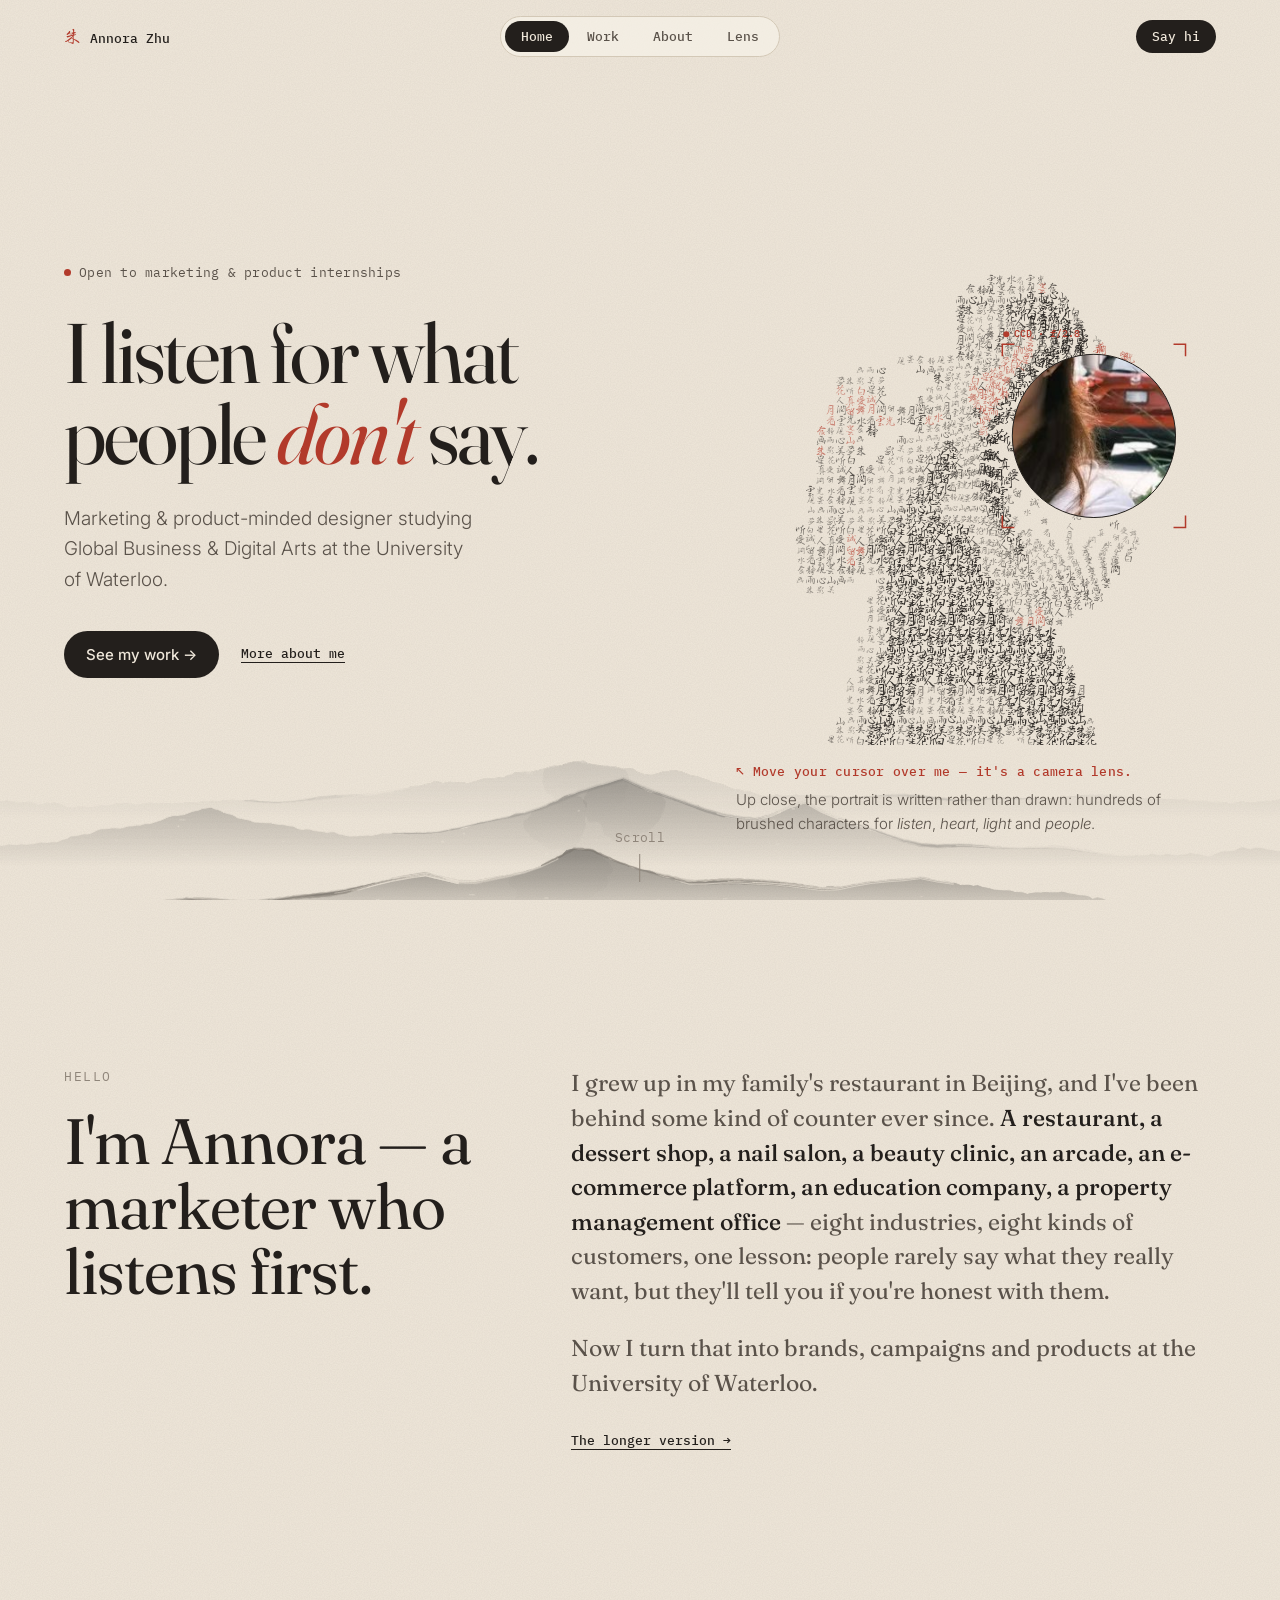
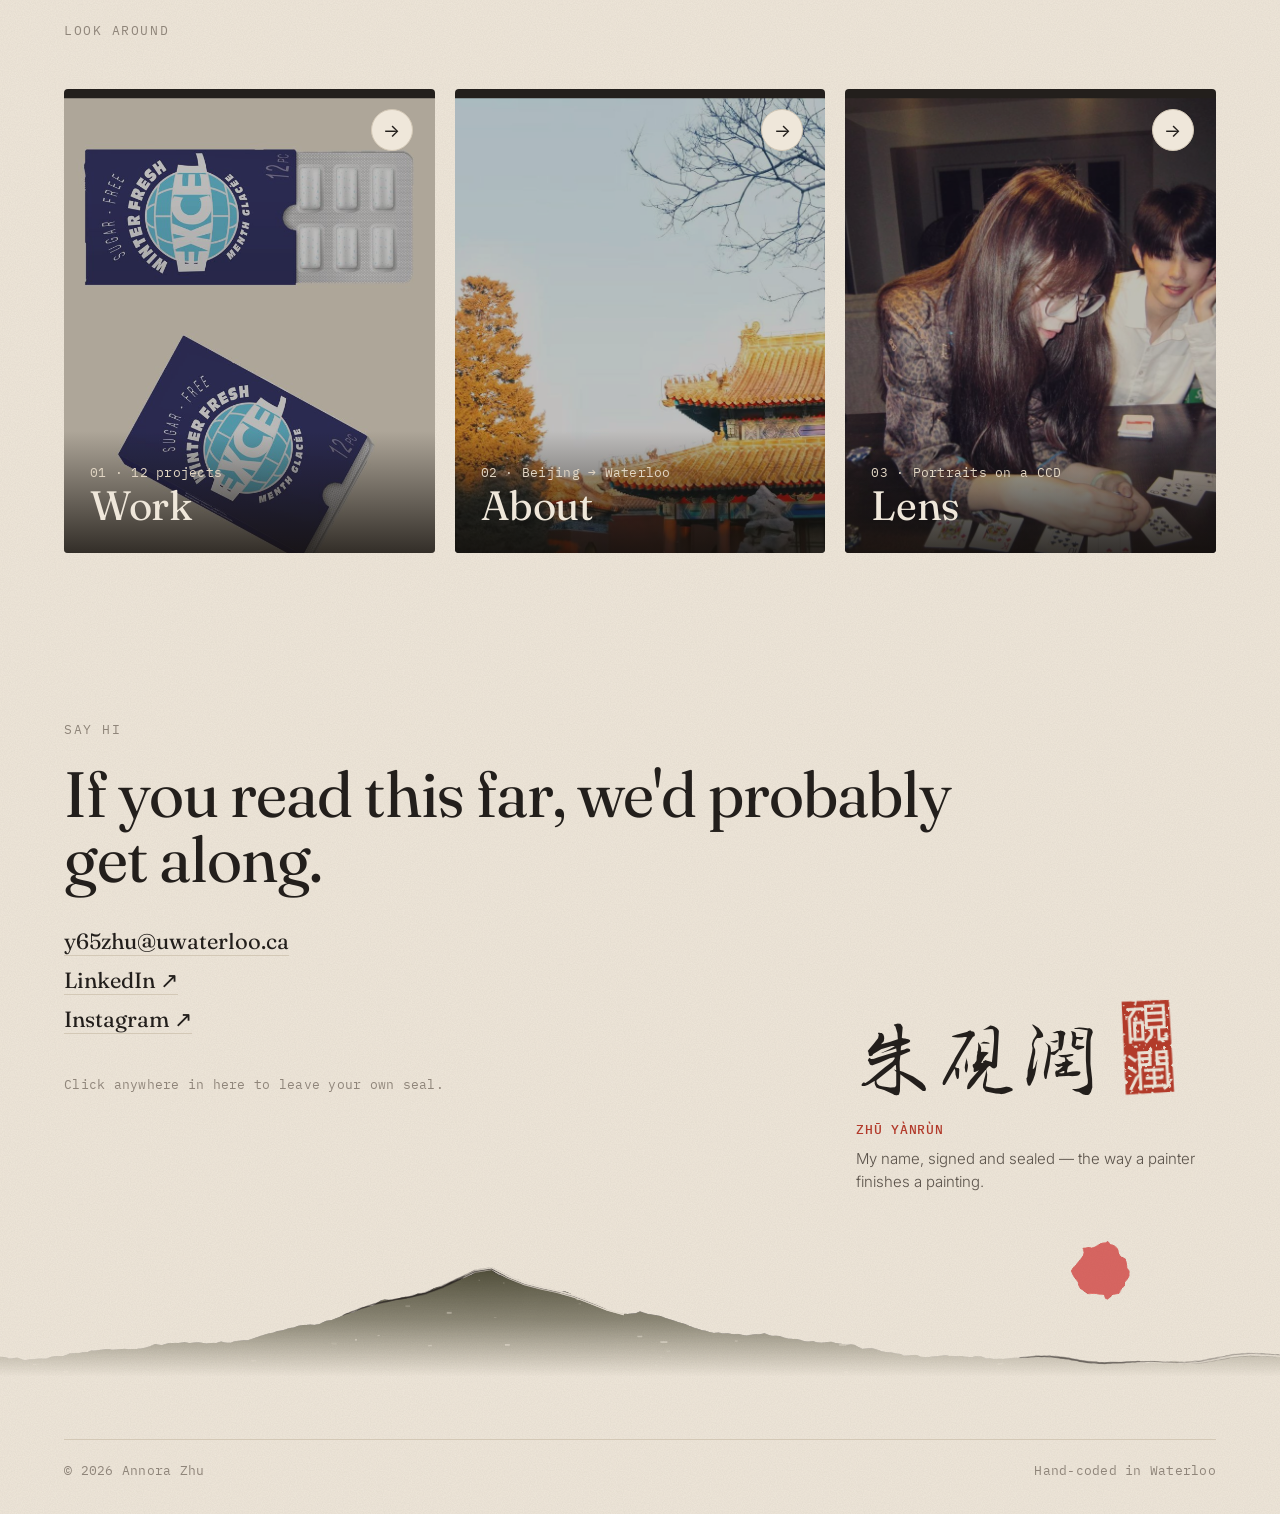
==== commit ad48408a: "WaterlooWorks: prototype moves into the portfolio, framed in the site style The 1280px employer app " ====
--- a/index.html
+++ b/index.html
@@ -9,7 +9,7 @@
   <link rel="preconnect" href="https://fonts.gstatic.com" crossorigin>
   <link href="https://fonts.googleapis.com/css2?family=Fraunces:ital,opsz,wght@0,9..144,300..600;1,9..144,300..500&family=IBM+Plex+Mono:wght@400;500&family=Inter:wght@300;400;500&display=swap" rel="stylesheet">
   <link rel="preload" href="danxingshu-subset.woff2" as="font" type="font/woff2" crossorigin>
-  <link rel="stylesheet" href="styles.css?v=202611030141">
+  <link rel="stylesheet" href="styles.css?v=202611030150">
 </head>
 <body>
 
@@ -94,7 +94,7 @@
   <div class="fine mono"><span>© 2026 Annora Zhu</span><span>Hand-coded in Waterloo</span></div>
 </footer>
 
-<script src="main.js?v=202611030141"></script>
-<script src="ink.js?v=202611030141"></script>
+<script src="main.js?v=202611030150"></script>
+<script src="ink.js?v=202611030150"></script>
 </body>
 </html>
